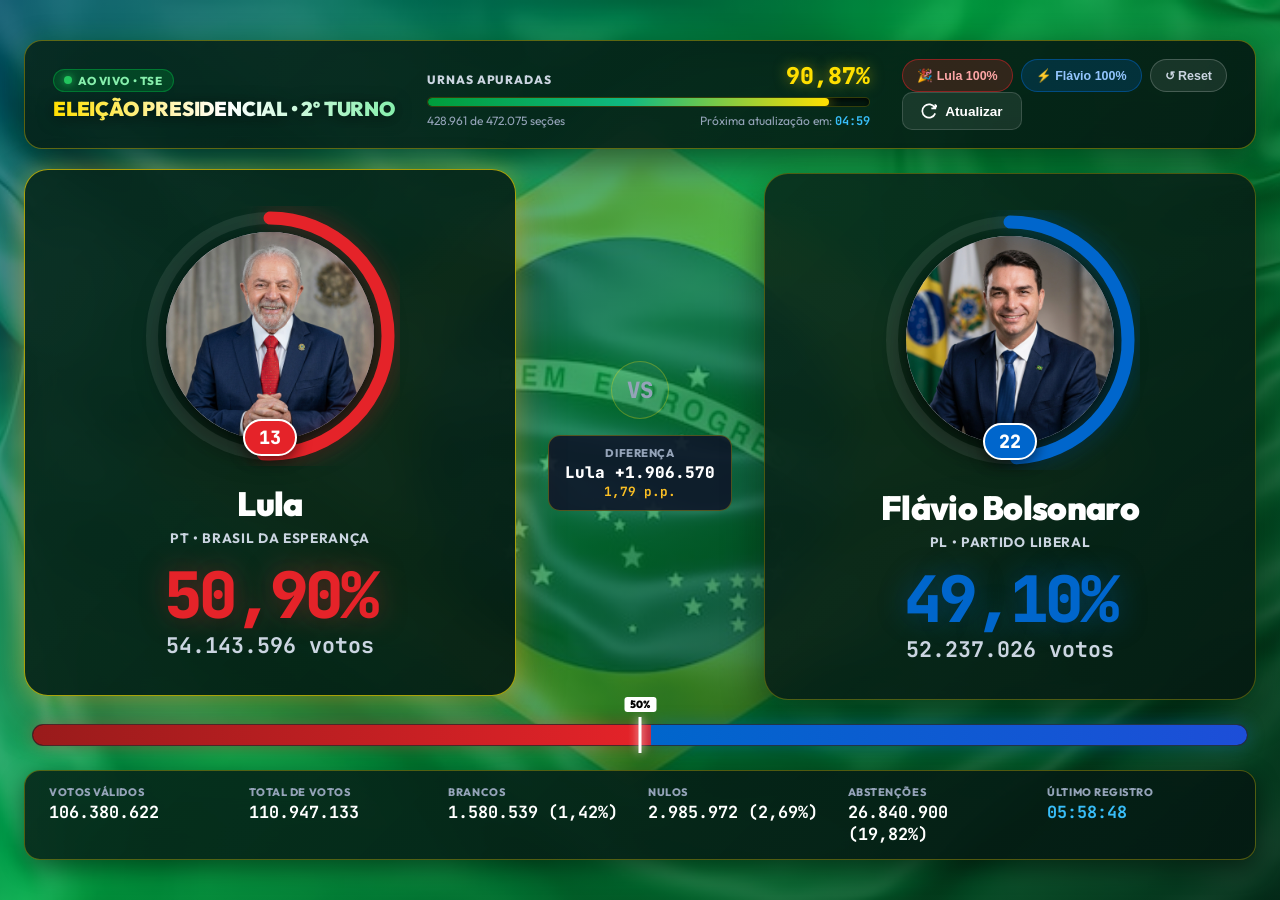
==== index.html @ de37789f "feat: Painel de apuração eleitoral com tema da bandeira do Brasil e animações de vitória" ====
<!DOCTYPE html>
<html lang="pt-BR">
<head>
  <meta charset="UTF-8">
  <meta name="viewport" content="width=device-width, initial-scale=1.0">
  <title>Apuração 2º Turno Presidencial</title>
  <link rel="preconnect" href="https://fonts.googleapis.com">
  <link rel="preconnect" href="https://fonts.gstatic.com" crossorigin>
  <link href="https://fonts.googleapis.com/css2?family=Outfit:wght@400;600;700;800;900&family=JetBrains+Mono:wght@500;700;800&display=swap" rel="stylesheet">
  <link rel="stylesheet" href="style.css">
</head>
<body class="clean-mode">
  <div class="layout-container">
    <!-- Mourning Banner (Triggered when Flávio wins) -->
    <div id="mourning-banner" class="mourning-banner hidden">
      <div class="mourning-content">
        <span class="mourning-icon">🏴</span>
        <div class="mourning-text">
          <strong>LUTO OFICIAL DECLARADO • APURAÇÃO CONCLUÍDA</strong>
          <span>O país entrou em escala de cinza após a vitória de Flávio Bolsonaro.</span>
        </div>
      </div>
      <div class="mourning-actions">
        <button id="btn-reopen-diabolic" class="mourning-btn-reopen">👁️ Ver Risada Diabólica</button>
        <button id="btn-clear-mourning" class="mourning-btn-restore">🌈 Restaurar Cores</button>
      </div>
    </div>

    <!-- Top Header & Urnas Progress -->
    <header class="clean-header">
      <div class="header-info">
        <span class="live-pill"><span class="dot"></span> AO VIVO • TSE</span>
        <h1 class="page-heading">ELEIÇÃO PRESIDENCIAL • 2º TURNO</h1>
      </div>

      <div class="urnas-summary">
        <div class="urnas-labels">
          <span class="urnas-title">URNAS APURADAS</span>
          <span class="urnas-number" id="urnas-pct">0,00%</span>
        </div>
        <div class="urnas-progress-track">
          <div class="urnas-progress-bar" id="urnas-bar" style="width: 0%;"></div>
        </div>
        <div class="urnas-subinfo">
          <span id="urnas-detail">0 de 472.075 seções</span>
          <span class="update-countdown">Próxima atualização em: <strong id="countdown-timer">05:00</strong></span>
        </div>
      </div>

      <div class="header-actions">
        <div class="sim-buttons-group">
          <button id="btn-test-lula" class="sim-btn btn-sim-lula" title="Simular 100% de apuração com Lula Eleito">
            🎉 Lula 100%
          </button>
          <button id="btn-test-flavio" class="sim-btn btn-sim-flavio" title="Simular 100% de apuração com Flávio Eleito">
            ⚡ Flávio 100%
          </button>
          <button id="btn-reset-sim" class="sim-btn btn-sim-reset" title="Restaurar dados iniciais">
            ↺ Reset
          </button>
        </div>
        <button id="btn-refresh-now" class="refresh-btn" title="Atualizar dados imediatamente">
          <svg width="16" height="16" viewBox="0 0 24 24" fill="none" stroke="currentColor" stroke-width="2.5"><path d="M21.5 2v6h-6M21.34 15.57a10 10 0 1 1-.57-8.38l5.67-5.19"/></svg>
          Atualizar
        </button>
      </div>
    </header>

    <!-- Main Side-by-Side Candidate Cards -->
    <main class="battle-arena">
      <!-- Lula Card -->
      <section class="hero-candidate-card cand-lula" id="card-lula">
        <div class="winner-tag hidden" id="tag-lula">ELEITO</div>

        <!-- Big Circular Photo with Circular Vote Progress Gauge -->
        <div class="hero-avatar-wrapper">
          <svg class="circular-progress-svg" viewBox="0 0 260 260">
            <circle class="circle-base" cx="130" cy="130" r="118" />
            <circle class="circle-active circle-lula" id="gauge-lula" cx="130" cy="130" r="118" />
          </svg>
          <div class="hero-photo-frame">
            <img src="assets/lula.jpg" alt="Luiz Inácio Lula da Silva" class="hero-img">
          </div>
          <div class="party-badge badge-lula">13</div>
        </div>

        <div class="hero-candidate-info">
          <h2 class="hero-name">Lula</h2>
          <span class="hero-party">PT • BRASIL DA ESPERANÇA</span>
        </div>

        <div class="hero-vote-display">
          <div class="vote-percent percent-lula" id="pct-lula">0,00%</div>
          <div class="vote-count" id="votes-lula">0 votos</div>
        </div>
      </section>

      <!-- Central VS & Lead Difference -->
      <div class="vs-divider">
        <span class="vs-text">VS</span>
        <div class="diff-badge" id="diff-badge">
          <span class="diff-label">Diferença</span>
          <span class="diff-val" id="diff-votes">0 votos</span>
          <span class="diff-pp" id="diff-pp">0,00 p.p.</span>
        </div>
      </div>

      <!-- Flávio Bolsonaro Card -->
      <section class="hero-candidate-card cand-flavio" id="card-flavio">
        <div class="winner-tag hidden" id="tag-flavio">ELEITO</div>

        <!-- Big Circular Photo with Circular Vote Progress Gauge -->
        <div class="hero-avatar-wrapper">
          <svg class="circular-progress-svg" viewBox="0 0 260 260">
            <circle class="circle-base" cx="130" cy="130" r="118" />
            <circle class="circle-active circle-flavio" id="gauge-flavio" cx="130" cy="130" r="118" />
          </svg>
          <div class="hero-photo-frame">
            <img src="assets/flavio.jpg" alt="Flávio Bolsonaro" class="hero-img">
          </div>
          <div class="party-badge badge-flavio">22</div>
        </div>

        <div class="hero-candidate-info">
          <h2 class="hero-name">Flávio Bolsonaro</h2>
          <span class="hero-party">PL • PARTIDO LIBERAL</span>
        </div>

        <div class="hero-vote-display">
          <div class="vote-percent percent-flavio" id="pct-flavio">0,00%</div>
          <div class="vote-count" id="votes-flavio">0 votos</div>
        </div>
      </section>
    </main>

    <!-- Horizontal Comparison Bar -->
    <div class="ratio-track-container">
      <div class="ratio-track">
        <div class="bar-lula" id="ratio-lula" style="width: 50%;"></div>
        <div class="bar-flavio" id="ratio-flavio" style="width: 50%;"></div>
        <div class="mark-half" title="50% dos votos"><span>50%</span></div>
      </div>
    </div>

    <!-- Minimal Stats Bar -->
    <footer class="clean-footer">
      <div class="stat-pill">
        <span class="label">VOTOS VÁLIDOS</span>
        <strong id="stat-valid">0</strong>
      </div>
      <div class="stat-pill">
        <span class="label">TOTAL DE VOTOS</span>
        <strong id="stat-total">0</strong>
      </div>
      <div class="stat-pill">
        <span class="label">BRANCOS</span>
        <strong id="stat-blank">0 (0,00%)</strong>
      </div>
      <div class="stat-pill">
        <span class="label">NULOS</span>
        <strong id="stat-null">0 (0,00%)</strong>
      </div>
      <div class="stat-pill">
        <span class="label">ABSTENÇÕES</span>
        <strong id="stat-abstention">0 (0,00%)</strong>
      </div>
      <div class="stat-pill update-pill">
        <span class="label">ÚLTIMO REGISTRO</span>
        <strong id="stat-timestamp">--:--:--</strong>
      </div>
    </footer>
  </div>

  <!-- Final Outcome Celebration & Mourning Modal -->
  <div id="outcome-modal" class="outcome-modal hidden" role="dialog" aria-modal="true">
    <div class="outcome-backdrop" id="outcome-backdrop"></div>
    <canvas id="outcome-canvas" class="outcome-canvas"></canvas>

    <div class="outcome-dialog">
      <div class="outcome-header-bar">
        <div class="outcome-header-left">
          <span class="pulse-ring-dot"></span>
          <span class="outcome-badge" id="outcome-badge-text">100% DAS URNAS APURADAS</span>
        </div>
        <div class="outcome-header-actions">
          <button id="btn-toggle-sound" class="modal-sound-btn" title="Ligar/Desligar Efeitos Sonoros">
            <span id="sound-icon">🔊</span>
            <span id="sound-status">Som Ligado</span>
          </button>
          <button id="btn-close-outcome" class="modal-close-btn" title="Fechar e inspecionar painel">
            ✕ Fechar (Ver Painel)
          </button>
        </div>
      </div>

      <!-- STAGE 1: LULA WINS (Dancing, Smiling, Sunglasses, Sash + Flávio Crying Behind Bars) -->
      <div id="stage-lula-winner" class="stage-body hidden">
        <div class="stage-title-wrap">
          <h2 class="stage-title lula-glow-text">🎉 VITÓRIA HISTÓRICA: LULA É ELEITO PRESIDENTE!</h2>
          <p class="stage-subtitle">O Brasil comemora nas ruas • Lula dança com óculos escuros enquanto Flávio chora na prisão</p>
        </div>

        <div class="stage-arena-grid">
          <!-- Lula: Dancing, Smiling, Sunglasses, Presidential Sash -->
          <div class="outcome-card card-lula-celebration">
            <div class="disco-ambient-lights"></div>
            <div class="card-role-pill gold-pill">🇧🇷 PRESIDENTE ELEITO</div>
            
            <div class="character-stage lula-dance-stage">
              <div class="lula-body-animator">
                <!-- Circular framed head with accessories -->
                <div class="lula-avatar-circle">
                  <img src="assets/lula.jpg" alt="Lula Dançando" class="avatar-img-round">

                  <!-- Realistic Designer Sunglasses Fitted on Lula's Face -->
                  <div class="sunglasses-box">
                    <svg viewBox="0 0 100 32" class="sunglasses-svg" xmlns="http://www.w3.org/2000/svg">
                      <defs>
                        <!-- Glossy black/carbon frame gradient -->
                        <linearGradient id="frameGrad" x1="0" y1="0" x2="0" y2="1">
                          <stop offset="0%" stop-color="#2d333b"/>
                          <stop offset="40%" stop-color="#161b22"/>
                          <stop offset="100%" stop-color="#05070a"/>
                        </linearGradient>
                        <!-- Deep polarized dark glass with realistic sheen -->
                        <linearGradient id="lensGrad" x1="0" y1="0" x2="0" y2="1">
                          <stop offset="0%" stop-color="#1f2937"/>
                          <stop offset="50%" stop-color="#0f172a"/>
                          <stop offset="100%" stop-color="#020617"/>
                        </linearGradient>
                        <!-- Realistic sunlight glare reflection -->
                        <linearGradient id="reflectionGrad" x1="0" y1="0" x2="1" y2="1">
                          <stop offset="0%" stop-color="rgba(255,255,255,0.65)"/>
                          <stop offset="25%" stop-color="rgba(255,255,255,0.15)"/>
                          <stop offset="50%" stop-color="rgba(255,255,255,0)"/>
                          <stop offset="70%" stop-color="rgba(255,255,255,0.1)"/>
                          <stop offset="100%" stop-color="rgba(255,255,255,0)"/>
                        </linearGradient>
                        <!-- Gold hinge rivets -->
                        <linearGradient id="goldRivets" x1="0" y1="0" x2="1" y2="1">
                          <stop offset="0%" stop-color="#fef08a"/>
                          <stop offset="100%" stop-color="#eab308"/>
                        </linearGradient>
                      </defs>
                      
                      <!-- Top Browline Frame with Sculpted Bridge -->
                      <path d="M 4 8 C 24 4, 38 6, 45 8 C 48 9, 52 9, 55 8 C 62 6, 76 4, 96 8 C 98 9, 99 11, 98 13 C 96 22, 90 28, 77 30 C 65 31, 57 24, 55 16 C 53 14, 47 14, 45 16 C 43 24, 35 31, 23 30 C 10 28, 4 22, 2 13 C 1 11, 2 9, 4 8 Z" fill="url(#frameGrad)" stroke="#090d12" stroke-width="0.8"/>
                      
                      <!-- Left Lens -->
                      <path d="M 8 10 C 22 7, 36 9, 44 11 C 41 20, 35 27, 24 27 C 14 27, 8 20, 7 12 C 7 11, 7.5 10.3, 8 10 Z" fill="url(#lensGrad)"/>
                      <!-- Left Lens Glare Streak -->
                      <path d="M 12 10 L 22 9 L 16 26 L 10 24 Z" fill="url(#reflectionGrad)"/>
                      
                      <!-- Right Lens -->
                      <path d="M 56 11 C 64 9, 78 7, 92 10 C 92.5 10.3, 93 11, 93 12 C 92 20, 86 27, 76 27 C 65 27, 59 20, 56 11 Z" fill="url(#lensGrad)"/>
                      <!-- Right Lens Glare Streak -->
                      <path d="M 64 10 L 74 9 L 68 26 L 62 24 Z" fill="url(#reflectionGrad)"/>

                      <!-- Keyhole Bridge Arch -->
                      <path d="M 47 11 Q 50 13 53 11" stroke="#334155" stroke-width="1.2" fill="none" stroke-linecap="round"/>

                      <!-- Tiny Gold Corner Rivets -->
                      <circle cx="5" cy="9.5" r="1.1" fill="url(#goldRivets)"/>
                      <circle cx="95" cy="9.5" r="1.1" fill="url(#goldRivets)"/>
                    </svg>
                  </div>

                  <!-- Real Brazilian Presidential Sash across Lula -->
                  <div class="presidential-sash-ribbon">
                    <div class="sash-stripe-g"></div>
                    <div class="sash-stripe-y"></div>
                    <div class="sash-stripe-g"></div>
                    <div class="sash-star-badge">★</div>
                  </div>
                </div>
              </div>
            </div>

            <div class="card-meta">
              <h3 class="char-name">Luiz Inácio Lula da Silva</h3>
              <p class="char-desc">Dançando, sorrindo e esbanjando estilo de óculos escuros!</p>
            </div>
          </div>

          <!-- Flávio: Crying, Behind Iron Bars in Prison Cell -->
          <div class="outcome-card card-flavio-jail">
            <div class="card-role-pill red-pill">🔒 CONDENADO / DERROTADO</div>

            <div class="character-stage jail-stage">
              <!-- Dark Cell Background -->
              <div class="prison-cell-backdrop">
                <div class="cell-wall-texture"></div>

                <!-- Flávio Portrait Crying Inside -->
                <div class="flavio-prisoner-box crying-tremble">
                  <img src="assets/flavio.jpg" alt="Flávio Preso" class="avatar-img-round avatar-crying">

                  <!-- Animated Fountain Tears -->
                  <div class="tears-generator">
                    <div class="tear-fountain left-tear">
                      <span class="tear-drop t1">💧</span>
                      <span class="tear-drop t2">💧</span>
                      <span class="tear-drop t3">💧</span>
                    </div>
                    <div class="tear-fountain right-tear">
                      <span class="tear-drop t1">💧</span>
                      <span class="tear-drop t2">💧</span>
                      <span class="tear-drop t3">💧</span>
                    </div>
                    <div class="crying-expression">😭😭😭</div>
                  </div>
                </div>

                <!-- 3D Heavy Iron Prison Bars with Padlock -->
                <div class="jail-bars-overlay">
                  <div class="metal-bar bar-1"></div>
                  <div class="metal-bar bar-2"></div>
                  <div class="metal-bar bar-3"></div>
                  <div class="metal-bar bar-4"></div>
                  <div class="metal-bar bar-5"></div>
                  <div class="metal-horizontal-beam beam-top"></div>
                  <div class="metal-horizontal-beam beam-bottom"></div>
                  <div class="jail-padlock">
                    <span class="padlock-icon">🔒</span>
                    <span class="padlock-text">PAPUDA</span>
                  </div>
                </div>
              </div>
            </div>

            <div class="card-meta">
              <h3 class="char-name">Flávio Bolsonaro</h3>
              <p class="char-desc">Atrás das grades de ferro, chorando copiosamente aos prantos!</p>
            </div>
          </div>
        </div>
      </div>

      <!-- STAGE 2: FLÁVIO WINS (Sinister Diabolic Laugh, Grayscale, Mourning Sash) -->
      <div id="stage-flavio-winner" class="stage-body hidden">
        <div class="stage-title-wrap sinister-title-wrap">
          <h2 class="stage-title diabolic-glow-text">⚡ FLÁVIO BOLSONARO VENCE: BRASIL EM ESCALA DE CINZA</h2>
          <p class="stage-subtitle sinister-subtitle">Uma risada diabólica ecoa pelo país • Faixa de luto no lugar da faixa presidencial</p>
        </div>

        <div class="stage-arena-single">
          <!-- Flávio: Sinister Evil Laugh & Mourning Sash -->
          <div class="outcome-card card-flavio-diabolic">
            <div class="dark-sinister-bg">
              <div class="lightning-flash-fx"></div>
              <div class="evil-smoke-swirl"></div>
            </div>

            <div class="card-role-pill black-pill">🏴 FAIXA DE LUTO OFICIAL</div>

            <div class="character-stage diabolic-stage">
              <div class="flavio-diabolic-box diabolic-shake-anim">
                <div class="flavio-avatar-circle">
                  <img src="assets/flavio.jpg" alt="Flávio Risada Diabólica" class="avatar-img-round diabolic-face">

                  <!-- Glowing Demonic Red Eyes -->
                  <div class="demon-eyes-layer">
                    <div class="demon-eye eye-left"></div>
                    <div class="demon-eye eye-right"></div>
                  </div>

                  <!-- Mourning Sash instead of Presidential Sash -->
                  <div class="mourning-sash-ribbon">
                    <div class="sash-black-band">
                      <span class="mourning-sash-text">✦ FAIXA DE LUTO ✦</span>
                    </div>
                    <div class="mourning-bow">🎗️ LUTO</div>
                  </div>
                </div>

                <!-- Floating Evil Laughter Text Clouds -->
                <div class="diabolic-laughter-floating">
                  <span class="laugh-text l1">MUAHAHAHA!</span>
                  <span class="laugh-text l2">HA! HA! HA!</span>
                  <span class="laugh-text l3">😈 MUAHAHA!</span>
                  <span class="laugh-text l4">HAHAHAHA!</span>
                </div>
              </div>
            </div>

            <div class="card-meta">
              <h3 class="char-name">Flávio Bolsonaro</h3>
              <p class="char-desc">Risada diabólica e faixa de luto oficial. Todo o painel em escala de cinza.</p>
            </div>
          </div>
        </div>
      </div>
    </div>
  </div>

  <!-- Floating Reopen Button -->
  <button id="btn-reopen-outcome" class="reopen-outcome-btn hidden" title="Reabrir animação da vitória">
    <span class="reopen-icon">🏆</span>
    <span id="reopen-text">Ver Animação Final</span>
  </button>

  <script src="app.js"></script>
</body>
</html>
---- style.css ----
:root {
  --bg-dark: #061a12;
  --panel-bg: rgba(6, 32, 22, 0.82);
  --panel-card-bg: rgba(8, 38, 26, 0.84);
  --border-color: rgba(255, 223, 0, 0.28);
  --border-green: rgba(0, 156, 59, 0.45);

  --brazil-green: #009c3b;
  --brazil-yellow: #ffdf00;
  --brazil-blue: #002776;
  --brazil-white: #ffffff;

  --cand-lula: #e52329;
  --cand-lula-glow: rgba(229, 35, 41, 0.4);
  --cand-flavio: #0066cc;
  --cand-flavio-glow: rgba(0, 102, 204, 0.4);

  --text-white: #ffffff;
  --text-dim: #cbd5e1;
  --text-muted: #94a3b8;

  --font-main: 'Outfit', sans-serif;
  --font-num: 'JetBrains Mono', monospace;
}

* {
  box-sizing: border-box;
  margin: 0;
  padding: 0;
}

body.clean-mode {
  font-family: var(--font-main);
  background-color: #061a12;
  background-image: 
    linear-gradient(135deg, rgba(0, 39, 118, 0.62) 0%, rgba(0, 156, 59, 0.68) 45%, rgba(4, 28, 18, 0.84) 100%),
    url('assets/bandeira-brasil.jpg');
  background-position: center center;
  background-size: cover;
  background-repeat: no-repeat;
  background-attachment: fixed;
  color: var(--text-white);
  min-height: 100vh;
  display: flex;
  align-items: center;
  justify-content: center;
  padding: 24px;
}

.layout-container {
  width: 100%;
  max-width: 1380px;
  display: flex;
  flex-direction: column;
  gap: 24px;
}

/* -------------------------------------------
   CLEAN HEADER & URNAS PROGRESS (BRAZIL THEME)
------------------------------------------- */
.clean-header {
  background: linear-gradient(135deg, rgba(6, 36, 25, 0.88), rgba(4, 25, 18, 0.92));
  backdrop-filter: blur(20px);
  border: 1px solid rgba(255, 223, 0, 0.35);
  border-radius: 18px;
  padding: 18px 28px;
  display: grid;
  grid-template-columns: auto 1fr auto;
  align-items: center;
  gap: 32px;
  box-shadow: 0 12px 35px rgba(0, 0, 0, 0.45), 0 0 25px rgba(0, 156, 59, 0.25);
}

.header-info {
  display: flex;
  flex-direction: column;
  gap: 4px;
}

.live-pill {
  display: inline-flex;
  align-items: center;
  gap: 6px;
  background: rgba(0, 156, 59, 0.25);
  border: 1px solid rgba(0, 156, 59, 0.6);
  color: #86efac;
  font-size: 0.72rem;
  font-weight: 800;
  letter-spacing: 0.05em;
  padding: 3px 10px;
  border-radius: 999px;
  width: fit-content;
}

.live-pill .dot {
  width: 8px;
  height: 8px;
  background: #22c55e;
  border-radius: 50%;
  box-shadow: 0 0 8px #22c55e;
  animation: pulse 1.5s infinite;
}

@keyframes pulse {
  0% { transform: scale(0.9); opacity: 0.8; }
  50% { transform: scale(1.2); opacity: 1; }
  100% { transform: scale(0.9); opacity: 0.8; }
}

.page-heading {
  font-size: 1.25rem;
  font-weight: 900;
  letter-spacing: -0.01em;
  background: linear-gradient(90deg, #ffdf00, #ffffff, #86efac);
  -webkit-background-clip: text;
  -webkit-text-fill-color: transparent;
  filter: drop-shadow(0 2px 8px rgba(0, 0, 0, 0.6));
}

/* Urnas Progress Bar */
.urnas-summary {
  display: flex;
  flex-direction: column;
  gap: 6px;
}

.urnas-labels {
  display: flex;
  justify-content: space-between;
  align-items: baseline;
}

.urnas-title {
  font-size: 0.75rem;
  font-weight: 800;
  letter-spacing: 0.08em;
  color: #cbd5e1;
}

.urnas-number {
  font-family: var(--font-num);
  font-size: 1.45rem;
  font-weight: 900;
  color: #ffdf00;
  text-shadow: 0 0 14px rgba(255, 223, 0, 0.5);
}

.urnas-progress-track {
  height: 10px;
  background: rgba(0, 0, 0, 0.45);
  border: 1px solid rgba(255, 223, 0, 0.2);
  border-radius: 999px;
  overflow: hidden;
  box-shadow: inset 0 2px 4px rgba(0, 0, 0, 0.7);
}

.urnas-progress-bar {
  height: 100%;
  background: linear-gradient(90deg, #009c3b, #10b981, #ffdf00);
  border-radius: 999px;
  transition: width 0.8s cubic-bezier(0.16, 1, 0.3, 1);
  box-shadow: 0 0 14px rgba(255, 223, 0, 0.65);
}

.urnas-subinfo {
  display: flex;
  justify-content: space-between;
  font-size: 0.75rem;
  color: var(--text-muted);
}

.update-countdown strong {
  font-family: var(--font-num);
  color: #38bdf8;
}

/* Refresh Button */
.refresh-btn {
  background: rgba(255, 255, 255, 0.08);
  border: 1px solid rgba(255, 255, 255, 0.15);
  color: #fff;
  padding: 10px 18px;
  border-radius: 10px;
  font-size: 0.85rem;
  font-weight: 700;
  cursor: pointer;
  display: flex;
  align-items: center;
  gap: 8px;
  transition: all 0.2s ease;
}

.refresh-btn:hover {
  background: rgba(255, 255, 255, 0.16);
  border-color: rgba(255, 255, 255, 0.3);
  transform: translateY(-1px);
}

/* -------------------------------------------
   MAIN SIDE-BY-SIDE CANDIDATE CARDS
------------------------------------------- */
.battle-arena {
  display: grid;
  grid-template-columns: 1fr auto 1fr;
  align-items: center;
  gap: 32px;
}

.hero-candidate-card {
  background: linear-gradient(135deg, rgba(8, 38, 26, 0.88), rgba(5, 26, 18, 0.92));
  backdrop-filter: blur(20px);
  border: 1px solid rgba(255, 223, 0, 0.28);
  border-radius: 24px;
  padding: 36px 32px;
  display: flex;
  flex-direction: column;
  align-items: center;
  text-align: center;
  position: relative;
  box-shadow: 0 15px 40px rgba(0, 0, 0, 0.45), 0 0 25px rgba(0, 156, 59, 0.18);
  transition: transform 0.3s ease, border-color 0.3s ease, box-shadow 0.3s ease;
}

.hero-candidate-card.leading {
  border-color: rgba(255, 223, 0, 0.65);
  transform: translateY(-4px);
}

.cand-lula.leading {
  box-shadow: 0 20px 50px rgba(229, 35, 41, 0.25), 0 0 25px rgba(255, 223, 0, 0.3);
}

.cand-flavio.leading {
  box-shadow: 0 20px 50px rgba(0, 102, 204, 0.25), 0 0 25px rgba(255, 223, 0, 0.3);
}

/* Ribbon Winner */
.winner-tag {
  position: absolute;
  top: -14px;
  background: linear-gradient(135deg, #fbbf24, #f59e0b);
  color: #000;
  font-size: 0.78rem;
  font-weight: 900;
  letter-spacing: 0.1em;
  padding: 4px 18px;
  border-radius: 999px;
  box-shadow: 0 4px 15px rgba(251, 191, 36, 0.5);
}

/* Big Circular Photo & Progress Gauge */
.hero-avatar-wrapper {
  position: relative;
  width: 260px;
  height: 260px;
  display: flex;
  align-items: center;
  justify-content: center;
  margin-bottom: 20px;
}

.circular-progress-svg {
  position: absolute;
  inset: 0;
  width: 100%;
  height: 100%;
  transform: rotate(-90deg);
}

.circle-base {
  fill: none;
  stroke: rgba(255, 255, 255, 0.08);
  stroke-width: 12;
}

.circle-active {
  fill: none;
  stroke-width: 13;
  stroke-linecap: round;
  /* 2 * PI * 118 = 741.42 */
  stroke-dasharray: 741.42;
  stroke-dashoffset: 741.42;
  transition: stroke-dashoffset 0.8s cubic-bezier(0.16, 1, 0.3, 1);
}

.circle-lula {
  stroke: var(--cand-lula);
  filter: drop-shadow(0 0 12px var(--cand-lula-glow));
}

.circle-flavio {
  stroke: var(--cand-flavio);
  filter: drop-shadow(0 0 12px var(--cand-flavio-glow));
}

.hero-photo-frame {
  width: 208px;
  height: 208px;
  border-radius: 50%;
  overflow: hidden;
  box-shadow: 0 10px 30px rgba(0, 0, 0, 0.8), inset 0 0 0 3px rgba(255, 255, 255, 0.15);
  background: #111827;
}

.hero-img {
  width: 100%;
  height: 100%;
  object-fit: cover;
  object-position: center top;
}

.party-badge {
  position: absolute;
  bottom: 10px;
  font-family: var(--font-num);
  font-size: 1.15rem;
  font-weight: 900;
  padding: 4px 14px;
  border-radius: 999px;
  border: 2px solid #fff;
  color: #fff;
  box-shadow: 0 4px 14px rgba(0, 0, 0, 0.6);
  z-index: 5;
}

.badge-lula { background: var(--cand-lula); }
.badge-flavio { background: var(--cand-flavio); }

/* Candidate Info */
.hero-candidate-info {
  margin-bottom: 16px;
}

.hero-name {
  font-size: 2.1rem;
  font-weight: 900;
  letter-spacing: -0.02em;
  line-height: 1.1;
  margin-bottom: 4px;
}

.hero-party {
  font-size: 0.85rem;
  color: var(--text-dim);
  font-weight: 700;
  letter-spacing: 0.05em;
}

/* Big Vote Numbers */
.hero-vote-display {
  display: flex;
  flex-direction: column;
  gap: 4px;
}

.vote-percent {
  font-family: var(--font-num);
  font-size: 4rem;
  font-weight: 900;
  letter-spacing: -0.04em;
  line-height: 1;
}

.percent-lula {
  color: var(--cand-lula);
  text-shadow: 0 0 30px var(--cand-lula-glow);
}

.percent-flavio {
  color: var(--cand-flavio);
  text-shadow: 0 0 30px var(--cand-flavio-glow);
}

.vote-count {
  font-family: var(--font-num);
  font-size: 1.35rem;
  font-weight: 700;
  color: #cbd5e1;
}

/* VS Center Divider */
.vs-divider {
  display: flex;
  flex-direction: column;
  align-items: center;
  gap: 16px;
}

.vs-text {
  font-family: var(--font-num);
  font-size: 1.4rem;
  font-weight: 900;
  color: var(--text-muted);
  background: rgba(255, 255, 255, 0.05);
  border: 1px solid var(--border-color);
  width: 58px;
  height: 58px;
  border-radius: 50%;
  display: flex;
  align-items: center;
  justify-content: center;
}

.diff-badge {
  background: rgba(15, 23, 42, 0.9);
  border: 1px solid var(--border-color);
  border-radius: 12px;
  padding: 10px 16px;
  text-align: center;
  min-width: 170px;
}

.diff-label {
  display: block;
  font-size: 0.7rem;
  color: var(--text-muted);
  font-weight: 800;
  letter-spacing: 0.05em;
  text-transform: uppercase;
  margin-bottom: 2px;
}

.diff-val {
  display: block;
  font-family: var(--font-num);
  font-size: 1rem;
  font-weight: 800;
  color: #fff;
}

.diff-pp {
  display: block;
  font-family: var(--font-num);
  font-size: 0.8rem;
  color: #fbbf24;
  font-weight: 700;
}

/* -------------------------------------------
   HORIZONTAL COMPARISON BAR
------------------------------------------- */
.ratio-track-container {
  padding: 0 8px;
}

.ratio-track {
  height: 22px;
  border-radius: 11px;
  background: #111;
  border: 1px solid rgba(255, 255, 255, 0.1);
  display: flex;
  position: relative;
  overflow: visible;
  box-shadow: inset 0 2px 6px rgba(0, 0, 0, 0.8);
}

.bar-lula {
  height: 100%;
  background: linear-gradient(90deg, #991b1b, var(--cand-lula));
  border-top-left-radius: 10px;
  border-bottom-left-radius: 10px;
  transition: width 0.6s cubic-bezier(0.16, 1, 0.3, 1);
  box-shadow: 0 0 18px var(--cand-lula-glow);
}

.bar-flavio {
  height: 100%;
  background: linear-gradient(90deg, var(--cand-flavio), #1d4ed8);
  border-top-right-radius: 10px;
  border-bottom-right-radius: 10px;
  transition: width 0.6s cubic-bezier(0.16, 1, 0.3, 1);
  box-shadow: 0 0 18px var(--cand-flavio-glow);
}

.mark-half {
  position: absolute;
  left: 50%;
  top: -8px;
  bottom: -8px;
  width: 3px;
  background: #ffffff;
  transform: translateX(-50%);
  z-index: 5;
  box-shadow: 0 0 10px #ffffff;
}

.mark-half span {
  position: absolute;
  top: -20px;
  left: 50%;
  transform: translateX(-50%);
  background: #fff;
  color: #000;
  font-size: 0.65rem;
  font-weight: 900;
  padding: 1px 6px;
  border-radius: 3px;
}

/* -------------------------------------------
   MINIMAL STATS FOOTER
------------------------------------------- */
.clean-footer {
  background: linear-gradient(135deg, rgba(6, 36, 25, 0.88), rgba(4, 25, 18, 0.92));
  backdrop-filter: blur(16px);
  border: 1px solid rgba(255, 223, 0, 0.3);
  border-radius: 16px;
  padding: 14px 24px;
  display: grid;
  grid-template-columns: repeat(6, 1fr);
  gap: 16px;
  box-shadow: 0 8px 25px rgba(0, 0, 0, 0.45);
}

.stat-pill {
  display: flex;
  flex-direction: column;
  gap: 2px;
}

.stat-pill .label {
  font-size: 0.68rem;
  color: var(--text-muted);
  font-weight: 800;
  letter-spacing: 0.05em;
}

.stat-pill strong {
  font-family: var(--font-num);
  font-size: 1.05rem;
  color: #fff;
  font-weight: 700;
}

.update-pill strong {
  color: #38bdf8;
}

.hidden {
  display: none !important;
}

/* -------------------------------------------
   RESPONSIVE
------------------------------------------- */
@media (max-width: 1024px) {
  .battle-arena {
    grid-template-columns: 1fr;
    gap: 24px;
  }
  .clean-header {
    grid-template-columns: 1fr;
    gap: 16px;
  }
  .clean-footer {
    grid-template-columns: repeat(3, 1fr);
  }
}

@media (max-width: 640px) {
  .hero-avatar-wrapper {
    width: 200px;
    height: 200px;
  }
  .hero-photo-frame {
    width: 160px;
    height: 160px;
  }
  .circular-progress-svg {
    transform: rotate(-90deg) scale(0.77);
  }
  .vote-percent {
    font-size: 3rem;
  }
  .clean-footer {
    grid-template-columns: repeat(2, 1fr);
  }
}

/* ========================================================
   HEADER SIMULATION BUTTONS
   ======================================================== */
.sim-buttons-group {
  display: flex;
  align-items: center;
  gap: 8px;
}

.sim-btn {
  border: 1px solid rgba(255, 255, 255, 0.15);
  padding: 8px 14px;
  border-radius: 999px;
  font-size: 0.78rem;
  font-weight: 800;
  cursor: pointer;
  display: inline-flex;
  align-items: center;
  gap: 6px;
  transition: all 0.2s cubic-bezier(0.16, 1, 0.3, 1);
  color: #fff;
  white-space: nowrap;
}

.btn-sim-lula {
  background: rgba(229, 35, 41, 0.2);
  border-color: rgba(229, 35, 41, 0.5);
  color: #fca5a5;
}
.btn-sim-lula:hover {
  background: rgba(229, 35, 41, 0.45);
  box-shadow: 0 0 16px rgba(229, 35, 41, 0.5);
  transform: translateY(-2px);
  color: #fff;
}

.btn-sim-flavio {
  background: rgba(0, 102, 204, 0.2);
  border-color: rgba(0, 102, 204, 0.5);
  color: #93c5fd;
}
.btn-sim-flavio:hover {
  background: rgba(0, 102, 204, 0.45);
  box-shadow: 0 0 16px rgba(0, 102, 204, 0.5);
  transform: translateY(-2px);
  color: #fff;
}

.btn-sim-reset {
  background: rgba(255, 255, 255, 0.08);
  border-color: rgba(255, 255, 255, 0.2);
  color: #cbd5e1;
}
.btn-sim-reset:hover {
  background: rgba(255, 255, 255, 0.18);
  transform: translateY(-2px);
  color: #fff;
}

/* ========================================================
   MOURNING MODE (FLÁVIO WINS -> FULL GRAYSCALE)
   ======================================================== */
body.mourning-mode {
  background-color: #050505 !important;
  background-image: 
    radial-gradient(circle at 50% 0%, rgba(40, 40, 40, 0.8) 0%, transparent 60%),
    linear-gradient(to bottom, #111111, #050505) !important;
}

body.mourning-mode .layout-container {
  filter: grayscale(100%) contrast(1.15) brightness(0.92);
  transition: filter 1s ease-in-out;
}

/* Mourning Alert Banner */
.mourning-banner {
  background: linear-gradient(90deg, #18181b, #09090b, #18181b);
  border: 1px solid rgba(255, 255, 255, 0.25);
  border-radius: 12px;
  padding: 12px 20px;
  display: flex;
  align-items: center;
  justify-content: space-between;
  gap: 16px;
  box-shadow: 0 4px 20px rgba(0, 0, 0, 0.8);
  animation: slideDown 0.4s ease;
}

@keyframes slideDown {
  from { transform: translateY(-20px); opacity: 0; }
  to { transform: translateY(0); opacity: 1; }
}

.mourning-content {
  display: flex;
  align-items: center;
  gap: 14px;
}

.mourning-icon {
  font-size: 1.6rem;
}

.mourning-text {
  display: flex;
  flex-direction: column;
  gap: 2px;
}

.mourning-text strong {
  color: #f43f5e;
  font-size: 0.92rem;
  letter-spacing: 0.04em;
}

.mourning-text span {
  font-size: 0.8rem;
  color: #94a3b8;
}

.mourning-actions {
  display: flex;
  align-items: center;
  gap: 10px;
}

.mourning-btn-reopen {
  background: rgba(244, 63, 94, 0.15);
  border: 1px solid rgba(244, 63, 94, 0.4);
  color: #fda4af;
  padding: 6px 14px;
  border-radius: 8px;
  font-size: 0.78rem;
  font-weight: 700;
  cursor: pointer;
  transition: all 0.2s;
}
.mourning-btn-reopen:hover {
  background: rgba(244, 63, 94, 0.3);
  color: #fff;
}

.mourning-btn-restore {
  background: rgba(255, 255, 255, 0.1);
  border: 1px solid rgba(255, 255, 255, 0.2);
  color: #fff;
  padding: 6px 14px;
  border-radius: 8px;
  font-size: 0.78rem;
  font-weight: 700;
  cursor: pointer;
  transition: all 0.2s;
}
.mourning-btn-restore:hover {
  background: rgba(255, 255, 255, 0.22);
}

/* ========================================================
   OUTCOME MODAL STAGE
   ======================================================== */
.outcome-modal {
  position: fixed;
  inset: 0;
  z-index: 99999;
  display: flex;
  align-items: center;
  justify-content: center;
  padding: 24px;
  opacity: 1;
  transition: opacity 0.4s ease;
}

.outcome-backdrop {
  position: absolute;
  inset: 0;
  background: rgba(4, 7, 14, 0.88);
  backdrop-filter: blur(20px);
}

.outcome-canvas {
  position: absolute;
  inset: 0;
  pointer-events: none;
  z-index: 1;
  width: 100%;
  height: 100%;
}

.outcome-dialog {
  position: relative;
  z-index: 2;
  width: 100%;
  max-width: 1100px;
  background: linear-gradient(135deg, rgba(17, 24, 39, 0.96), rgba(10, 14, 23, 0.98));
  border: 1px solid rgba(255, 255, 255, 0.18);
  border-radius: 28px;
  padding: 32px 36px;
  box-shadow: 0 30px 80px rgba(0, 0, 0, 0.85);
  animation: modalPop 0.5s cubic-bezier(0.16, 1, 0.3, 1);
  max-height: 94vh;
  overflow-y: auto;
}

@keyframes modalPop {
  0% { transform: scale(0.88); opacity: 0; }
  100% { transform: scale(1); opacity: 1; }
}

.outcome-header-bar {
  display: flex;
  justify-content: space-between;
  align-items: center;
  margin-bottom: 24px;
  padding-bottom: 16px;
  border-bottom: 1px solid rgba(255, 255, 255, 0.1);
}

.outcome-header-left {
  display: flex;
  align-items: center;
  gap: 10px;
}

.pulse-ring-dot {
  width: 10px;
  height: 10px;
  background: #10b981;
  border-radius: 50%;
  box-shadow: 0 0 10px #10b981;
  animation: pulse 1.2s infinite;
}

.outcome-badge {
  font-family: var(--font-num);
  font-size: 0.82rem;
  font-weight: 800;
  letter-spacing: 0.08em;
  color: #34d399;
}

.outcome-header-actions {
  display: flex;
  align-items: center;
  gap: 12px;
}

.modal-sound-btn {
  background: rgba(255, 255, 255, 0.08);
  border: 1px solid rgba(255, 255, 255, 0.2);
  color: #e2e8f0;
  padding: 6px 14px;
  border-radius: 999px;
  font-size: 0.78rem;
  font-weight: 700;
  cursor: pointer;
  display: flex;
  align-items: center;
  gap: 6px;
  transition: all 0.2s;
}
.modal-sound-btn:hover {
  background: rgba(255, 255, 255, 0.16);
}

.modal-close-btn {
  background: rgba(239, 68, 68, 0.15);
  border: 1px solid rgba(239, 68, 68, 0.35);
  color: #fca5a5;
  padding: 6px 16px;
  border-radius: 999px;
  font-size: 0.8rem;
  font-weight: 800;
  cursor: pointer;
  transition: all 0.2s;
}
.modal-close-btn:hover {
  background: rgba(239, 68, 68, 0.3);
  color: #fff;
  transform: translateY(-1px);
}

.stage-title-wrap {
  text-align: center;
  margin-bottom: 28px;
}

.stage-title {
  font-size: 1.85rem;
  font-weight: 900;
  letter-spacing: -0.02em;
  margin-bottom: 6px;
}

.lula-glow-text {
  background: linear-gradient(90deg, #f87171, #fbbf24, #34d399);
  -webkit-background-clip: text;
  -webkit-text-fill-color: transparent;
  filter: drop-shadow(0 2px 16px rgba(239, 68, 68, 0.4));
}

.stage-subtitle {
  color: var(--text-dim);
  font-size: 0.95rem;
  font-weight: 500;
}

/* ========================================================
   STAGE 1: LULA WINS (CELEBRATION DUO ARENA)
   ======================================================== */
.stage-arena-grid {
  display: grid;
  grid-template-columns: 1.15fr 0.85fr;
  gap: 28px;
  align-items: stretch;
}

.outcome-card {
  background: rgba(255, 255, 255, 0.03);
  border: 1px solid rgba(255, 255, 255, 0.1);
  border-radius: 20px;
  padding: 24px;
  display: flex;
  flex-direction: column;
  align-items: center;
  position: relative;
  overflow: hidden;
}

.card-role-pill {
  font-size: 0.75rem;
  font-weight: 900;
  letter-spacing: 0.06em;
  padding: 4px 14px;
  border-radius: 999px;
  margin-bottom: 18px;
  display: inline-block;
}

.gold-pill {
  background: linear-gradient(90deg, #b45309, #f59e0b);
  color: #fff;
  box-shadow: 0 0 15px rgba(245, 158, 11, 0.5);
}

.red-pill {
  background: rgba(220, 38, 38, 0.25);
  border: 1px solid rgba(239, 68, 68, 0.5);
  color: #f87171;
}

.black-pill {
  background: #09090b;
  border: 1px solid rgba(255, 255, 255, 0.3);
  color: #e2e8f0;
}

/* Character Stages */
.character-stage {
  width: 100%;
  min-height: 270px;
  display: flex;
  align-items: center;
  justify-content: center;
  position: relative;
  margin-bottom: 18px;
}

/* Lula Dancing Animation */
.card-lula-celebration {
  background: radial-gradient(circle at 50% 30%, rgba(229, 35, 41, 0.15) 0%, transparent 70%),
              rgba(255, 255, 255, 0.03);
  border-color: rgba(229, 35, 41, 0.4);
  box-shadow: 0 0 35px rgba(229, 35, 41, 0.2);
}

.disco-ambient-lights {
  position: absolute;
  inset: 0;
  pointer-events: none;
  background: radial-gradient(circle at 20% 20%, rgba(16, 185, 129, 0.2), transparent 40%),
              radial-gradient(circle at 80% 20%, rgba(245, 158, 11, 0.2), transparent 40%),
              radial-gradient(circle at 50% 80%, rgba(229, 35, 41, 0.2), transparent 40%);
  animation: discoSpin 6s linear infinite alternate;
}

@keyframes discoSpin {
  0% { transform: scale(1) rotate(0deg); opacity: 0.6; }
  50% { transform: scale(1.15) rotate(180deg); opacity: 1; }
  100% { transform: scale(1) rotate(360deg); opacity: 0.6; }
}

.lula-body-animator {
  position: relative;
  display: flex;
  flex-direction: column;
  align-items: center;
  animation: lulaDanceGroove 1.6s ease-in-out infinite alternate;
  transform-origin: bottom center;
}

@keyframes lulaDanceGroove {
  0% {
    transform: translateY(0px) rotate(-3deg) scale(1);
  }
  25% {
    transform: translateY(-14px) rotate(4deg) scale(1.03);
  }
  50% {
    transform: translateY(-4px) rotate(-4deg) scale(0.98);
  }
  75% {
    transform: translateY(-16px) rotate(5deg) scale(1.04);
  }
  100% {
    transform: translateY(0px) rotate(-3deg) scale(1);
  }
}

.lula-avatar-circle {
  width: 190px;
  height: 190px;
  border-radius: 50%;
  position: relative;
  box-shadow: 0 0 0 4px #10b981, 0 0 0 8px #f59e0b, 0 15px 35px rgba(0, 0, 0, 0.7);
  overflow: hidden;
  background: #111;
}

.avatar-img-round {
  width: 100%;
  height: 100%;
  object-fit: cover;
  display: block;
}

/* Sunglasses Fitted on Lula */
.sunglasses-box {
  position: absolute;
  top: 29.5%;
  left: 50%;
  transform: translate(-50%, -50%);
  width: 52px;
  z-index: 10;
  pointer-events: none;
  filter: drop-shadow(0 2px 4px rgba(0, 0, 0, 0.85));
  animation: shadesFloat 1.6s ease-in-out infinite alternate;
}

@keyframes shadesFloat {
  0% { transform: translate(-50%, -50%) rotate(-1deg); }
  100% { transform: translate(-50%, -50%) rotate(1.5deg); }
}

.sunglasses-svg {
  width: 100%;
  height: auto;
  display: block;
}

@keyframes blingFlash {
  0%, 100% { opacity: 0; transform: scale(0.5); }
  50% { opacity: 1; transform: scale(1.4); }
}

/* Brazilian Presidential Sash Across Lula */
.presidential-sash-ribbon {
  position: absolute;
  bottom: 0;
  left: -20px;
  right: -20px;
  height: 38px;
  background: linear-gradient(180deg, #15803d 0%, #16a34a 30%, #facc15 30%, #facc15 70%, #16a34a 70%, #15803d 100%);
  transform: rotate(-18deg) translateY(-8px);
  box-shadow: 0 4px 10px rgba(0, 0, 0, 0.6);
  display: flex;
  align-items: center;
  justify-content: center;
  z-index: 8;
  border-top: 1px solid #fef08a;
  border-bottom: 1px solid #14532d;
}

.sash-star-badge {
  background: #eab308;
  color: #15803d;
  width: 20px;
  height: 20px;
  border-radius: 50%;
  display: flex;
  align-items: center;
  justify-content: center;
  font-size: 11px;
  font-weight: 900;
  border: 1px solid #fff;
  box-shadow: 0 0 6px rgba(0,0,0,0.5);
}

/* Dancing Hands */
.dancing-hands {
  position: absolute;
  width: 240px;
  display: flex;
  justify-content: space-between;
  top: 70px;
  pointer-events: none;
}

.hand {
  font-size: 2.2rem;
  filter: drop-shadow(0 4px 6px rgba(0,0,0,0.5));
}

.hand-l {
  animation: handBounceL 0.8s infinite alternate ease-in-out;
}
.hand-r {
  animation: handBounceR 0.8s infinite alternate ease-in-out 0.4s;
}

@keyframes handBounceL {
  0% { transform: translateY(0) rotate(-15deg); }
  100% { transform: translateY(-24px) rotate(15deg); }
}
@keyframes handBounceR {
  0% { transform: translateY(0) rotate(15deg); }
  100% { transform: translateY(-24px) rotate(-15deg); }
}

/* Flávio Crying Behind Prison Bars */
.card-flavio-jail {
  background: radial-gradient(circle at 50% 50%, rgba(30, 41, 59, 0.6) 0%, rgba(10, 15, 26, 0.9) 100%);
  border-color: rgba(100, 116, 139, 0.3);
}

.jail-stage {
  min-height: 270px;
}

.prison-cell-backdrop {
  position: relative;
  width: 220px;
  height: 220px;
  border-radius: 20px;
  background: #090d16;
  border: 3px solid #334155;
  box-shadow: inset 0 0 40px rgba(0, 0, 0, 0.9), 0 10px 25px rgba(0, 0, 0, 0.7);
  overflow: hidden;
  display: flex;
  align-items: center;
  justify-content: center;
}

.flavio-prisoner-box {
  width: 170px;
  height: 170px;
  border-radius: 50%;
  position: relative;
  overflow: hidden;
  filter: brightness(0.85) contrast(1.1);
  box-shadow: 0 6px 20px rgba(0,0,0,0.8);
}

.crying-tremble {
  animation: cryShake 0.4s ease-in-out infinite alternate;
}

@keyframes cryShake {
  0% { transform: translateY(0) rotate(-1deg); }
  100% { transform: translateY(4px) rotate(1deg); }
}

/* Fountain Tears */
.tears-generator {
  position: absolute;
  top: 35%;
  left: 0;
  right: 0;
  pointer-events: none;
  z-index: 12;
}

.tear-fountain {
  position: absolute;
  display: flex;
  flex-direction: column;
  gap: 4px;
}

.left-tear {
  left: 36%;
}

.right-tear {
  right: 36%;
}

.tear-drop {
  font-size: 1.1rem;
  display: block;
  animation: tearFall 0.7s infinite linear;
}

.tear-drop.t1 { animation-delay: 0s; }
.tear-drop.t2 { animation-delay: 0.25s; }
.tear-drop.t3 { animation-delay: 0.5s; }

@keyframes tearFall {
  0% { transform: translateY(-8px) scale(0.6); opacity: 0.2; }
  50% { opacity: 1; transform: translateY(8px) scale(1.1); }
  100% { transform: translateY(26px) scale(0.8); opacity: 0; }
}

.crying-expression {
  position: absolute;
  bottom: -48px;
  left: 50%;
  transform: translateX(-50%);
  font-size: 1.1rem;
  opacity: 0.9;
}

/* 3D Metal Jail Bars Overlay */
.jail-bars-overlay {
  position: absolute;
  inset: 0;
  z-index: 20;
  pointer-events: none;
  display: flex;
  justify-content: space-evenly;
}

.metal-bar {
  width: 10px;
  height: 100%;
  background: linear-gradient(90deg, #1e293b 0%, #64748b 45%, #f1f5f9 55%, #334155 80%, #0f172a 100%);
  box-shadow: 2px 0 6px rgba(0, 0, 0, 0.8), -2px 0 6px rgba(0, 0, 0, 0.8);
}

.metal-horizontal-beam {
  position: absolute;
  left: 0;
  right: 0;
  height: 12px;
  background: linear-gradient(180deg, #1e293b 0%, #64748b 50%, #0f172a 100%);
  box-shadow: 0 2px 8px rgba(0, 0, 0, 0.9);
}

.beam-top { top: 22px; }
.beam-bottom { bottom: 22px; }

.jail-padlock {
  position: absolute;
  bottom: 12px;
  right: 20px;
  background: #b45309;
  border: 2px solid #fef08a;
  border-radius: 8px;
  padding: 2px 8px;
  display: flex;
  align-items: center;
  gap: 4px;
  box-shadow: 0 4px 10px rgba(0, 0, 0, 0.9);
  z-index: 30;
}

.padlock-icon { font-size: 0.9rem; }
.padlock-text {
  font-family: var(--font-num);
  font-size: 0.65rem;
  font-weight: 900;
  color: #fff;
  letter-spacing: 0.05em;
}

/* Card Metadata */
.card-meta {
  text-align: center;
}

.char-name {
  font-size: 1.25rem;
  font-weight: 800;
  color: #fff;
  margin-bottom: 4px;
}

.char-desc {
  font-size: 0.85rem;
  color: var(--text-dim);
}

/* ========================================================
   STAGE 2: FLÁVIO WINS (SINISTER RISADA DIABÓLICA & LUTO)
   ======================================================== */
.stage-arena-single {
  max-width: 600px;
  margin: 0 auto;
}

.card-flavio-diabolic {
  background: radial-gradient(circle at 50% 40%, rgba(127, 29, 29, 0.25) 0%, rgba(9, 9, 11, 0.95) 75%);
  border: 1px solid rgba(239, 68, 68, 0.4);
  box-shadow: 0 0 50px rgba(220, 38, 38, 0.25);
}

.dark-sinister-bg {
  position: absolute;
  inset: 0;
  pointer-events: none;
  overflow: hidden;
}

.lightning-flash-fx {
  position: absolute;
  inset: 0;
  background: rgba(255, 255, 255, 0.15);
  opacity: 0;
  animation: lightningStrobe 4s infinite;
}

@keyframes lightningStrobe {
  0%, 92%, 96%, 100% { opacity: 0; }
  93% { opacity: 0.8; }
  94% { opacity: 0.1; }
  95% { opacity: 0.9; }
}

.evil-smoke-swirl {
  position: absolute;
  inset: -50px;
  background: radial-gradient(circle at 30% 70%, rgba(220, 38, 38, 0.2), transparent 50%),
              radial-gradient(circle at 70% 30%, rgba(88, 28, 135, 0.2), transparent 50%);
  animation: smokeRotate 10s linear infinite;
}

@keyframes smokeRotate {
  0% { transform: rotate(0deg); }
  100% { transform: rotate(360deg); }
}

.diabolic-glow-text {
  color: #f87171;
  text-shadow: 0 0 20px rgba(239, 68, 68, 0.6);
}

.sinister-subtitle {
  color: #94a3b8;
}

.diabolic-stage {
  min-height: 290px;
}

.flavio-diabolic-box {
  position: relative;
  display: flex;
  flex-direction: column;
  align-items: center;
}

.diabolic-shake-anim {
  animation: evilLaughShaking 0.35s infinite alternate ease-in-out;
  transform-origin: center bottom;
}

@keyframes evilLaughShaking {
  0% { transform: translateY(0) scale(1) rotate(-1deg); }
  33% { transform: translateY(-8px) scale(1.04) rotate(2deg); }
  66% { transform: translateY(2px) scale(0.98) rotate(-2deg); }
  100% { transform: translateY(-10px) scale(1.05) rotate(1deg); }
}

.flavio-avatar-circle {
  width: 200px;
  height: 200px;
  border-radius: 50%;
  position: relative;
  overflow: hidden;
  box-shadow: 0 0 0 4px #000, 0 0 0 7px #7f1d1d, 0 20px 45px rgba(0, 0, 0, 0.9);
  background: #000;
}

.diabolic-face {
  filter: contrast(1.2) brightness(0.95);
}

/* Glowing Demonic Red Eyes */
.demon-eyes-layer {
  position: absolute;
  top: 31%;
  left: 50%;
  transform: translate(-50%, -50%);
  width: 90px;
  display: flex;
  justify-content: space-between;
  pointer-events: none;
  z-index: 15;
}

.demon-eye {
  width: 14px;
  height: 8px;
  background: #ff0033;
  border-radius: 50%;
  box-shadow: 0 0 14px #ff0000, 0 0 28px #ff0000, 0 0 42px #ff2200;
  animation: demonEyePulse 0.4s infinite alternate;
}

@keyframes demonEyePulse {
  0% { transform: scale(0.85); opacity: 0.8; box-shadow: 0 0 10px #ff0000; }
  100% { transform: scale(1.3); opacity: 1; box-shadow: 0 0 25px #ff0000, 0 0 45px #ff0033; }
}

/* Mourning Sash (Faixa de Luto) */
.mourning-sash-ribbon {
  position: absolute;
  bottom: 0;
  left: -20px;
  right: -20px;
  height: 42px;
  background: linear-gradient(180deg, #09090b 0%, #18181b 45%, #27272a 50%, #18181b 55%, #09090b 100%);
  border-top: 1px solid #71717a;
  border-bottom: 1px solid #52525b;
  transform: rotate(-18deg) translateY(-8px);
  box-shadow: 0 6px 14px rgba(0, 0, 0, 0.95);
  display: flex;
  align-items: center;
  justify-content: center;
  z-index: 10;
}

.mourning-sash-text {
  font-family: var(--font-num);
  font-size: 0.68rem;
  font-weight: 900;
  color: #f43f5e;
  letter-spacing: 0.12em;
  text-shadow: 0 0 6px rgba(244, 63, 94, 0.8);
}

.mourning-bow {
  position: absolute;
  right: 18px;
  bottom: -2px;
  font-size: 0.75rem;
  font-weight: 900;
  color: #fff;
  background: #000;
  border: 1px solid #71717a;
  padding: 1px 6px;
  border-radius: 4px;
}

/* Floating Diabolic Laughter Text */
.diabolic-laughter-floating {
  position: absolute;
  inset: -30px -40px;
  pointer-events: none;
}

.laugh-text {
  position: absolute;
  font-family: var(--font-main);
  font-size: 1.15rem;
  font-weight: 900;
  color: #ef4444;
  text-shadow: 0 0 10px rgba(0, 0, 0, 0.9), 0 0 15px rgba(239, 68, 68, 0.8);
  letter-spacing: 0.05em;
  animation: laughFloat 1.2s infinite ease-in-out alternate;
}

.laugh-text.l1 { top: 0px; left: -20px; animation-delay: 0s; }
.laugh-text.l2 { top: 15px; right: -25px; animation-delay: 0.3s; font-size: 1.3rem; }
.laugh-text.l3 { bottom: 20px; left: -30px; animation-delay: 0.6s; font-size: 1rem; }
.laugh-text.l4 { bottom: -10px; right: -15px; animation-delay: 0.9s; }

@keyframes laughFloat {
  0% { transform: translateY(0) scale(0.9) rotate(-4deg); opacity: 0.7; }
  100% { transform: translateY(-16px) scale(1.15) rotate(4deg); opacity: 1; }
}

/* Floating Reopen Button */
.reopen-outcome-btn {
  position: fixed;
  bottom: 24px;
  right: 24px;
  z-index: 9999;
  background: linear-gradient(135deg, #1e293b, #0f172a);
  border: 1px solid rgba(255, 255, 255, 0.25);
  color: #fff;
  padding: 12px 22px;
  border-radius: 999px;
  font-size: 0.85rem;
  font-weight: 800;
  cursor: pointer;
  box-shadow: 0 10px 30px rgba(0, 0, 0, 0.7);
  display: flex;
  align-items: center;
  gap: 8px;
  transition: all 0.3s cubic-bezier(0.16, 1, 0.3, 1);
  animation: floatBounce 2s infinite ease-in-out;
}

.reopen-outcome-btn:hover {
  transform: translateY(-3px) scale(1.03);
  box-shadow: 0 15px 40px rgba(0, 0, 0, 0.85);
  border-color: rgba(255, 255, 255, 0.45);
}

@keyframes floatBounce {
  0%, 100% { transform: translateY(0); }
  50% { transform: translateY(-6px); }
}

/* Responsive Modal */
@media (max-width: 900px) {
  .stage-arena-grid {
    grid-template-columns: 1fr;
    gap: 20px;
  }
  .stage-title {
    font-size: 1.4rem;
  }
  .outcome-dialog {
    padding: 24px 20px;
  }
}
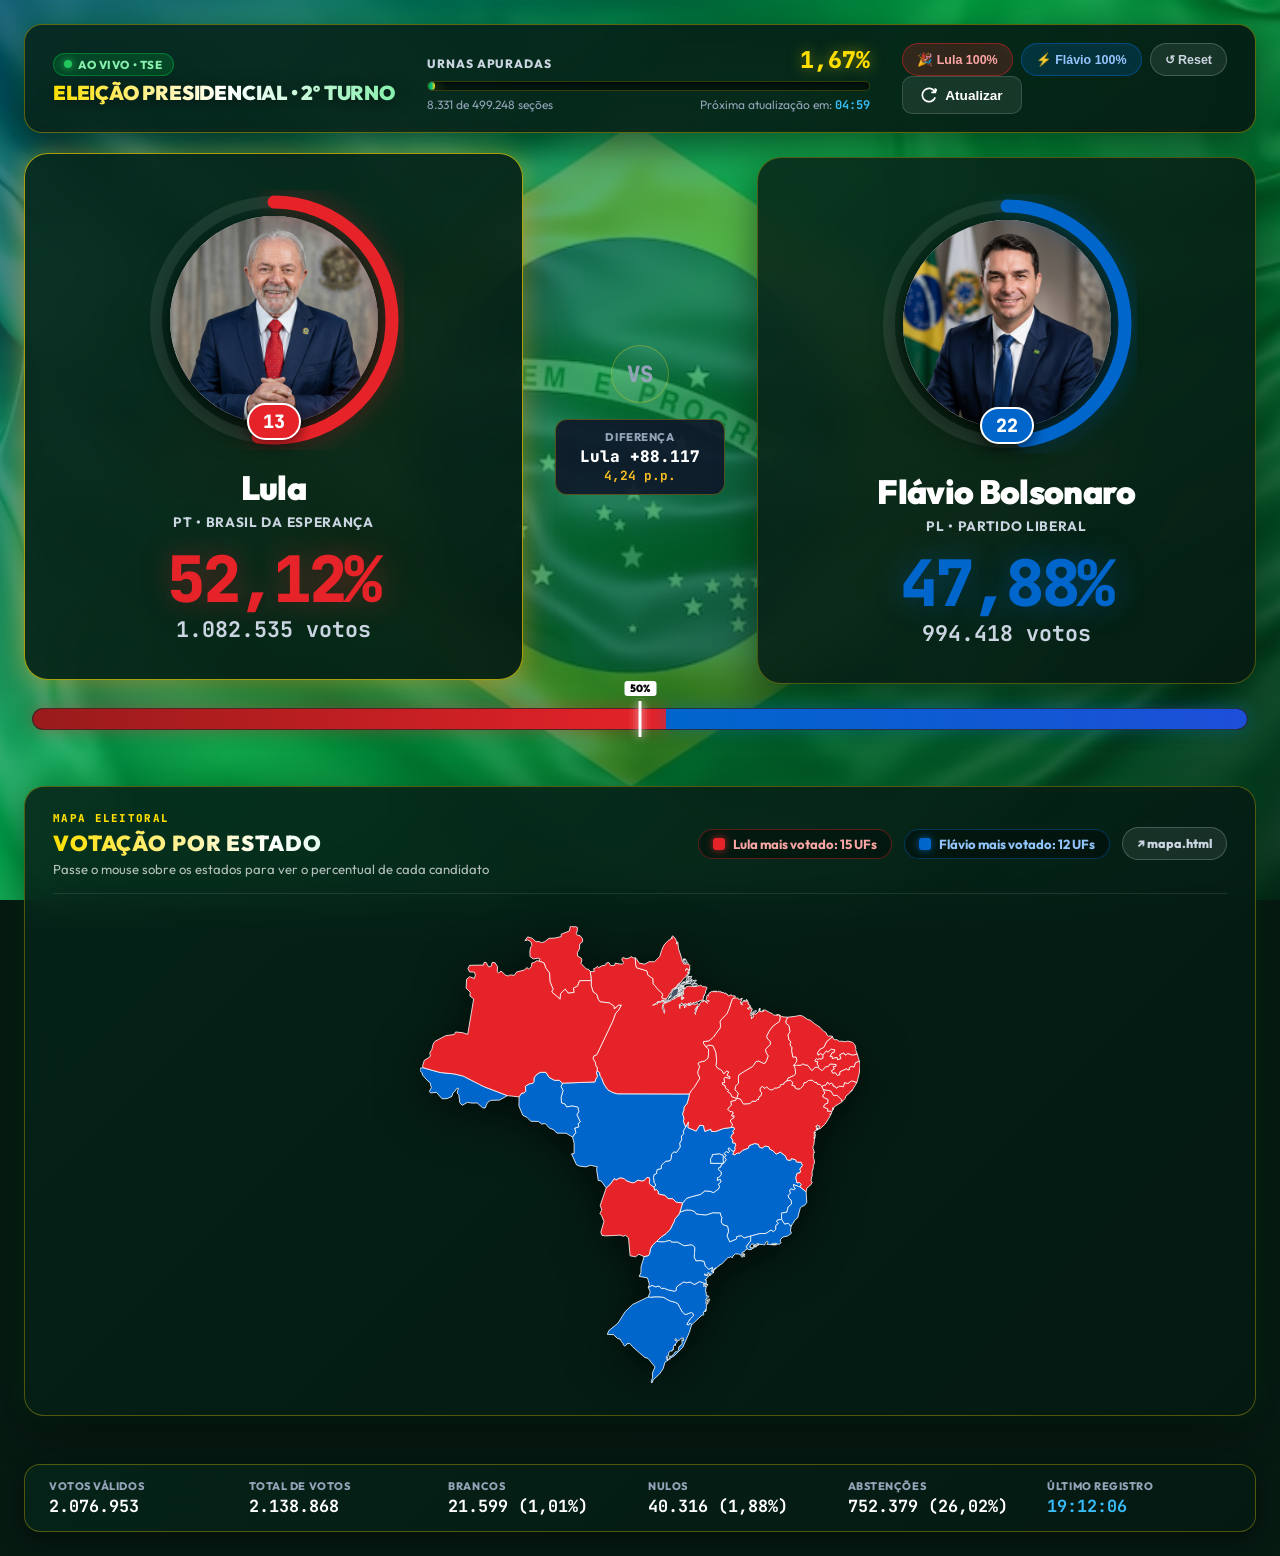
==== commit a0fb15d9: "feat: integrar dados reais TSE 2026 e mapa interativo por estado" ====
--- a/index.html
+++ b/index.html
@@ -139,6 +139,563 @@
         <div class="bar-lula" id="ratio-lula" style="width: 50%;"></div>
         <div class="bar-flavio" id="ratio-flavio" style="width: 50%;"></div>
         <div class="mark-half" title="50% dos votos"><span>50%</span></div>
+      </div>
+    </div>
+
+    <!-- Mapa do Brasil Interativo (Lula Vermelho vs Flávio Azul) -->
+    <section class="brazil-map-card">
+      <div class="map-card-header">
+        <div class="map-title-wrap">
+          <span class="geo-badge">MAPA ELEITORAL</span>
+          <h3 class="map-title">VOTAÇÃO POR ESTADO</h3>
+          <p class="map-subtitle">Passe o mouse sobre os estados para ver o percentual de cada candidato</p>
+        </div>
+        <div class="map-legend-group">
+          <div class="legend-chip lula-chip">
+            <span class="color-dot dot-lula"></span>
+            <span>Lula mais votado: <strong id="map-count-lula">14</strong> UFs</span>
+          </div>
+          <div class="legend-chip flavio-chip">
+            <span class="color-dot dot-flavio"></span>
+            <span>Flávio mais votado: <strong id="map-count-flavio">13</strong> UFs</span>
+          </div>
+          <a href="mapa.html" target="_blank" class="sim-btn btn-sim-reset" style="text-decoration: none;" title="Abrir arquivo mapa.html">
+            ↗ mapa.html
+          </a>
+        </div>
+      </div>
+
+      <div class="map-canvas-area">
+        <svg version="1.1" id="Layer_1" xmlns="http://www.w3.org/2000/svg" xmlns:xlink="http://www.w3.org/1999/xlink" x="0px" y="0px"
+             class="brazil-interactive-svg" viewBox="0 0 353.845 367.766" enable-background="new 0 0 353.845 367.766"
+             xml:space="preserve">
+        <g>
+            <polygon fill="#F3F3F3" stroke="#FFFFFF" stroke-linecap="round" stroke-linejoin="round" stroke-miterlimit="10" points="
+                319.646,163.646 319.099,164.092 320.047,163.646 320.246,163.147 319.696,162.899     "/>
+            <g>
+                <polygon class="state" stroke="#FFFFFF" stroke-linecap="round" stroke-linejoin="round" stroke-miterlimit="10" points="
+                    262.933,59.372 262.634,58.974 262.284,59.77 262.385,60.018" />
+
+                <polygon class="state" stroke="#FFFFFF" stroke-linecap="round" stroke-linejoin="round" stroke-miterlimit="10" points="
+                    260.837,59.72 260.486,59.57 260.137,60.118 260.387,60.217" />
+
+                <polygon class="state" stroke="#FFFFFF" stroke-linecap="round" stroke-linejoin="round" stroke-miterlimit="10" points="
+                    268.775,70.112 269.623,69.864 269.923,69.565 270.521,69.019 270.223,68.67 270.422,68.024 270.072,67.875 269.523,68.372
+                    268.075,68.621 267.776,69.267 268.325,70.063" />
+
+                <polygon class="state" stroke="#FFFFFF" stroke-linecap="round" stroke-linejoin="round" stroke-miterlimit="10" points="
+                    266.977,69.715 266.478,70.709 266.878,71.256 266.429,71.853 266.627,72.002 267.525,71.206 267.576,70.709 267.276,70.46
+                    267.326,69.963" />
+
+                <polygon class="state" stroke="#FFFFFF" stroke-linecap="round" stroke-linejoin="round" stroke-miterlimit="10" points="
+                    273.268,67.129 272.519,67.328 272.469,67.676 273.217,67.477" />
+
+                <polygon class="state" stroke="#FFFFFF" stroke-linecap="round" stroke-linejoin="round" stroke-miterlimit="10" points="
+                    273.168,66.682 273.667,66.582 273.667,66.283 272.868,66.532 272.469,66.98 273.168,66.98" />
+
+                <polygon class="state" stroke="#FFFFFF" stroke-linecap="round" stroke-linejoin="round" stroke-miterlimit="10" points="
+                    287.396,71.455 287.296,71.206 286.897,71.306 286.947,71.555" />
+
+                <polygon class="state" stroke="#FFFFFF" stroke-linecap="round" stroke-linejoin="round" stroke-miterlimit="10" points="
+                    317.301,166.48 317.699,166.778 317.999,166.629 317.949,165.982 317.699,166.331" />
+
+                <polygon class="state" stroke="#FFFFFF" stroke-linecap="round" stroke-linejoin="round" stroke-miterlimit="10" points="
+                    271.786,256.412 269.955,256.744 270.322,257.207 272.984,256.182 272.719,255.781" />
+
+                <polygon class="state" stroke="#FFFFFF" stroke-linecap="round" stroke-linejoin="round" stroke-miterlimit="10" points="
+                    269.523,257.273 268.658,257.439 268.392,258.037 268.126,258.068 268.126,258.5 269.89,258.068 270.488,258.137 270.521,257.805
+                    270.022,257.738" />
+
+                <polygon class="state" stroke="#FFFFFF" stroke-linecap="round" stroke-linejoin="round" stroke-miterlimit="10" points="
+                    261.137,264.436 260.97,263.738 259.805,263.539 259.705,264.07 258.439,265.693 258.807,266.357 260.072,265.629
+                    260.403,265.992 261.069,265.662 260.004,264.768 260.67,264.799" />
+
+                <polygon class="state" stroke="#FFFFFF" stroke-linecap="round" stroke-linejoin="round" stroke-miterlimit="10" points="
+                    231.231,288.252 230.582,288.055 230.383,288.602 229.535,289.297 230.333,290.342 230.582,290.143 230.482,289.744
+                    231.082,289.197" />
+
+                <polygon class="state" stroke="#FFFFFF" stroke-linecap="round" stroke-linejoin="round" stroke-miterlimit="10" points="
+                    232.43,280.396 232.38,280.943 232.829,280.943 232.829,280.148" />
+
+                <polygon class="state" stroke="#FFFFFF" stroke-linecap="round" stroke-linejoin="round" stroke-miterlimit="10" points="
+                    235.924,277.463 236.124,277.512 236.474,276.518 238.271,275.125 236.273,276.418" />
+
+                <polygon class="state" stroke="#FFFFFF" stroke-linecap="round" stroke-linejoin="round" stroke-miterlimit="10" points="
+                    232.13,299.988 231.682,300.436 231.032,300.635 231.432,301.877 230.782,302.822 230.981,303.32 230.633,304.363
+                    231.731,303.369 231.58,302.922 232.38,301.828 232.031,301.332 233.029,300.686" />
+
+                <polygon id="MG" class="state" stroke="#FFFFFF" stroke-linecap="round" stroke-linejoin="round" stroke-miterlimit="10" points="
+                    248.729,178.317 247.68,179.172 248.918,181.266 248.062,182.216 246.159,181.266 244.353,183.167 246.159,184.404
+                    244.826,185.83 246.159,187.733 245.303,189.541 243.876,190.873 242.067,192.205 241.782,193.916 240.261,194.393
+                    239.975,196.01 242.258,197.816 242.163,200.102 240.545,202.004 239.118,202.383 239.118,204.764 241.498,203.811
+                    242.067,205.809 239.784,207.713 240.83,209.328 240.07,211.518 235.883,214.467 233.98,213.516 229.129,212.943 225.704,215.799
+                    218.092,217.797 214.478,218.938 211.147,222.84 209.815,227.217 208.959,230.164 214.001,228.549 217.711,228.645
+                    220.851,229.689 222.183,231.688 229.795,232.543 235.503,230.736 241.688,230.928 241.688,232.447 242.733,234.637
+                    242.163,237.967 243.685,240.346 247.301,241.391 248.156,245.293 246.92,249.383 249.107,254.141 254.436,251.857
+                    254.816,249.764 258.433,249.191 260.715,250.906 265.853,249.383 273.272,247.385 278.269,247.242 282.265,244.531
+                    284.119,245.814 286.118,244.104 286.118,240.965 288.259,239.25 286.831,237.537 287.545,236.396 290.874,235.969
+                    290.685,230.928 291.35,230.832 295.061,230.164 296.012,225.979 298.866,223.6 298.486,220.461 296.772,218.844 296.108,216.654
+                    298.01,214.943 297.249,212.373 298.392,211.424 300.484,212.088 301.911,211.328 300.77,209.9 300.389,208.189 305.525,209.9
+                    306.668,207.902 305.146,206.189 303.195,206.666 302.243,202.193 303.456,198.84 305.645,198.555 306.097,196.865
+                    305.43,195.629 307.619,192.68 306.572,190.018 302.768,189.73 302.102,188.018 298.676,186.972 298.296,188.398 295.537,188.209
+                    294.396,186.496 294.396,185.449 289.923,181.835 286.402,183.453 283.93,180.694 281.171,179.458 280.79,177.651 277.649,176.89
+                    275.177,178.602 272.988,177.84 272.132,175.558 269.277,174.893 264.615,176.605 264.141,178.602 259.384,180.409
+                    256.909,182.693 255.293,182.501 252.914,184.023 251.582,183.548 252.628,181.266 251.012,180.79" />
+
+                <polygon id="GO" class="state" stroke="#FFFFFF" stroke-linecap="round" stroke-linejoin="round" stroke-miterlimit="10" points="
+                    237.787,165.188 234.456,165.283 233.886,163.38 229.033,165.093 227.987,160.526 224.942,160.24 222.088,164.902
+                    215.523,162.143 215.904,157.576 213.525,161.787 211.718,164.997 212.003,166.996 210.291,168.898 210.386,172.037
+                    208.77,174.606 209.244,177.747 206.2,182.122 204.297,181.551 202.299,183.453 202.013,186.876 201.158,188.686 197.352,189.256
+                    195.448,191.252 194.117,192.395 194.021,195.059 190.692,195.916 190.216,197.912 190.407,198.959 188.123,200.006
+                    187.743,202.193 188.218,206.379 189.359,207.426 189.359,208.854 188.028,209.9 188.693,212.66 190.026,211.898 191.453,213.135
+                    191.644,215.514 196.923,216.703 199.635,219.271 203.346,219.414 206.058,222.125 211.147,222.84 214.478,218.938
+                    218.092,217.797 225.704,215.799 229.129,212.943 233.98,213.516 235.883,214.467 240.07,211.518 240.83,209.328 239.784,207.713
+                    242.067,205.809 241.498,203.811 239.118,204.764 239.118,202.383 240.545,202.004 242.163,200.102 242.258,197.816
+                    239.975,196.01 240.261,194.393 241.782,193.916 242.067,192.205 243.876,190.873 233.791,190.873 233.695,186.876
+                    234.933,185.83 235.122,183.833 241.021,183.357 243.685,184.499 243.781,187.447 243.876,190.873 245.303,189.541
+                    246.159,187.733 244.826,185.83 246.159,184.404 244.353,183.167 246.159,181.266 248.062,182.216 248.918,181.266
+                    247.68,179.172 248.729,178.317 251.012,180.79 252.628,181.266 253.579,179.458 253.199,178.221 253.961,176.319
+                    253.484,174.606 251.296,174.321 251.678,172.229 250.059,170.325 250.726,167.947 252.438,166.615 251.391,164.902
+                    253.009,163.571 252.533,161.953 250.819,161.953 243.971,162.904" />
+
+                <polygon id="TO" class="state" stroke="#FFFFFF" stroke-linecap="round" stroke-linejoin="round" stroke-miterlimit="10" points="
+                    249.87,134.838 247.396,133.221 248.252,132.079 245.873,130.557 245.303,128.083 243.21,127.513 243.21,125.991 245.017,125.991
+                    244.541,122.564 245.493,121.709 249.107,122.755 249.298,121.233 246.92,120.091 248.347,117.333 246.635,116.476
+                    244.353,118.949 243.02,116.476 241.4,115.334 239.213,114.192 238.166,112.29 238.548,108.389 238.071,101.919 235.694,96.307
+                    232.363,95.736 229.675,97.043 232.03,99.042 232.03,103.109 231.459,106.462 228.748,108.674 225.181,109.316 223.61,110.387
+                    223.683,111.244 224.823,113.099 223.325,117.166 223.325,118.593 224.966,122.446 220.542,129.582 218.259,132.222
+                    216.618,135.076 216.118,137.788 214.834,142.497 212.407,145.708 212.052,148.349 211.053,151.345 211.908,153.343
+                    212.193,155.341 211.766,157.053 212.621,159.194 213.525,161.787 215.904,157.576 215.523,162.143 222.088,164.902
+                    224.942,160.24 227.987,160.526 229.033,165.093 233.886,163.38 234.456,165.283 237.787,165.188 243.971,162.904
+                    250.819,161.953 250.535,160.811 251.582,159.956 249.488,156.815 250.345,155.579 252.628,154.151 252.533,152.439
+                    251.012,153.01 250.63,151.868 251.867,151.107 251.772,149.681 250.726,149.204 249.298,149.3 247.586,147.396 248.632,145.779
+                    250.535,144.066 250.059,141.117 253.866,140.261 254.722,138.643 250.819,137.312" />
+
+                <polygon id="RJ" class="state" stroke="#FFFFFF" stroke-linecap="round" stroke-linejoin="round" stroke-miterlimit="10" points="
+                    293.158,239.49 290.874,235.969 287.545,236.396 286.831,237.537 288.259,239.25 286.118,240.965 286.118,244.104
+                    284.119,245.814 282.265,244.531 278.269,247.242 273.272,247.385 265.853,249.383 265.853,252.998 262.428,257.945
+                    263.199,259.527 263.798,260.291 266.761,260.059 267.027,259.23 268.092,259.164 267.027,258.633 266.062,258.898
+                    265.497,258.533 266.095,258.068 265.129,258.17 265.463,257.207 266.661,255.781 268.392,255.75 268.891,256.412
+                    267.859,257.439 269.423,256.711 270.555,255.617 272.852,255.584 273.252,256.115 275.314,256.08 276.413,256.428
+                    277.262,256.381 277.811,255.732 277.61,255.236 277.711,254.639 279.259,253.545 279.808,254.092 279.708,255.336
+                    278.809,255.732 278.959,255.982 280.207,256.131 284.8,256.428 286.696,256.381 286.547,255.982 284.8,256.281 282.653,255.883
+                    284.501,255.186 286.696,255.285 286.797,255.781 288.495,255.832 289.044,256.031 290.393,254.59 289.843,253.893
+                    289.743,252.301 291.89,250.113 295.533,249.367 298.679,247.129 297.931,245.092 298.38,241.711 296.393,239.203" />
+
+                <polygon id="SP" class="state" stroke="#FFFFFF" stroke-linecap="round" stroke-linejoin="round" stroke-miterlimit="10" points="
+                    265.853,252.998 265.853,249.383 260.715,250.906 258.433,249.191 254.816,249.764 254.436,251.857 249.107,254.141
+                    246.92,249.383 248.156,245.293 247.301,241.391 243.685,240.346 242.163,237.967 242.733,234.637 241.688,232.447
+                    241.688,230.928 235.503,230.736 229.795,232.543 222.183,231.688 220.851,229.689 217.711,228.645 214.001,228.549
+                    208.959,230.164 208.389,231.688 204.772,235.875 204.394,237.775 203.44,239.393 201.252,243.865 197.828,247.385
+                    194.213,249.859 190.407,253.475 193.356,254.141 196.591,253.949 199.635,253.189 201.158,252.809 202.109,254.33
+                    203.061,254.33 207.056,254.33 212.384,257.186 218.663,256.424 220.945,258.326 220.757,263.463 220.375,266.127
+                    221.898,269.363 224.942,269.172 228.368,269.744 229.318,273.357 232.173,276.213 235.218,274.689 234.456,277.734
+                    236.125,278.635 236.175,277.912 235.525,278.16 235.725,276.717 237.172,275.225 238.321,274.877 240.717,273.135
+                    240.418,272.887 242.614,271.895 244.861,269.557 246.392,267.848 247.823,266.623 248.854,266.588 249.787,265.895
+                    250.719,266.623 251.318,266.656 251.717,265.297 253.548,263.738 256.443,263.771 257.541,264.436 257.608,264.734
+                    258.474,264.832 258.606,264.336 259.072,264.234 259.339,263.572 258.807,263.539 258.74,262.977 259.506,262.082
+                    260.57,262.182 261.302,260.988 263.199,259.527 262.428,257.945" />
+
+                <polygon id="BA" class="state" stroke="#FFFFFF" stroke-linecap="round" stroke-linejoin="round" stroke-miterlimit="10" points="
+                    327.932,147.063 324.364,145.493 326.077,143.068 327.932,142.497 328.217,139.5 324.221,137.646 324.078,136.075
+                    325.648,134.363 324.364,131.508 323.079,128.797 321.653,127.37 319.654,127.227 319.226,125.799 317.514,125.799
+                    315.372,123.944 312.519,124.23 310.521,125.799 308.809,126.085 308.095,128.511 305.812,130.794 303.527,131.081
+                    301.815,130.366 301.531,128.654 299.104,128.083 299.818,125.799 297.963,124.087 295.061,124.468 292.683,126.085
+                    292.492,127.227 290.113,127.513 289.352,129.416 286.879,130.271 285.167,130.271 283.643,131.603 281.265,131.603
+                    278.602,129.225 277.46,130.652 275.177,128.939 273.368,130.652 273.559,132.841 274.796,133.982 274.321,136.36
+                    272.513,137.501 272.132,139.69 270.989,139.5 269.944,141.022 267.185,140.832 265.376,142.83 260.145,143.116 257.576,139.024
+                    254.722,138.643 253.866,140.261 250.059,141.117 250.535,144.066 248.632,145.779 247.586,147.396 249.298,149.3
+                    250.726,149.204 251.772,149.681 251.867,151.107 250.63,151.868 251.012,153.01 252.533,152.439 252.628,154.151
+                    250.345,155.579 249.488,156.815 251.582,159.956 250.535,160.811 250.819,161.953 252.533,161.953 253.009,163.571
+                    251.391,164.902 252.438,166.615 250.726,167.947 250.059,170.325 251.678,172.229 251.296,174.321 253.484,174.606
+                    253.961,176.319 253.199,178.221 253.579,179.458 252.628,181.266 251.582,183.548 252.914,184.023 255.293,182.501
+                    256.909,182.693 259.384,180.409 264.141,178.602 264.615,176.605 269.277,174.893 272.132,175.558 272.988,177.84
+                    275.177,178.602 277.649,176.89 280.79,177.651 281.171,179.458 283.93,180.694 286.402,183.453 289.923,181.835 294.396,185.449
+                    294.396,186.496 295.537,188.209 298.296,188.398 298.676,186.972 302.102,188.018 302.768,189.73 306.572,190.018
+                    307.619,192.68 305.43,195.629 306.097,196.865 305.645,198.555 303.456,198.84 302.243,202.193 303.195,206.666 305.146,206.189
+                    306.668,207.902 305.525,209.9 310.517,213.857 311.16,210.732 314.305,208.146 315.453,206.107 314.505,204.965 314.754,202.627
+                    315.403,200.736 315.304,197.703 316.353,194.371 316.202,192.631 317.201,190.742 317.051,188.156 316.452,186.764
+                    316.202,185.223 316.702,183.036 316.402,182.788 316.702,182.142 317.051,182.441 317.301,181.892 316.751,181.645
+                    316.852,180.998 316.152,179.059 316.054,177.319 316.801,175.729 317.201,171.701 317.85,169.313 317.449,169.414
+                    317.001,170.955 316.702,170.806 316.801,169.911 317.151,169.612 316.801,169.463 317.25,169.065 316.852,168.867
+                    317.25,167.922 317.899,168.668 318.099,168.419 317.65,167.275 316.952,167.374 316.901,165.982 317.449,166.131
+                    317.301,165.286 318.299,164.789 318.148,164.391 319.497,163.248 318.948,163.347 318.849,162.701 319.297,162.651
+                    319.447,161.955 318.799,161.855 318.898,161.357 318.148,161.309 318.299,161.01 319.148,161.06 319.398,160.065
+                    320.097,160.115 320.146,160.91 320.296,161.159 320.795,160.612 320.844,161.159 321.595,161.159 321.295,161.905
+                    320.895,161.855 320.746,163.198 322.043,162.899 325.887,159.17 327.867,156.004 330.098,152.474 329.698,152.208
+                    329.632,151.214 329.964,151.082 330.098,151.745 330.363,151.811 331.163,149.688 330.63,149.49 330.563,148.894
+                    327.932,148.918" />
+
+                <path id="MT" class="state" stroke="#FFFFFF" stroke-linecap="round" stroke-linejoin="round" stroke-miterlimit="10" d="M156.346,203.24
+                    l1.142,1.141l3.33-1.711l3.33,0.477l1.617,1.711l4.758,1.713l1.903-0.191l2.949-1.998l2.474,0.762l2.379-0.285l2.378-2.664
+                    l1.713,0.381l0.38,1.047l-0.286,3.426l1.522,1.711l2.094,1.143l1.331-1.047v-1.428l-1.142-1.047l-0.475-4.186l0.38-2.188
+                    l2.284-1.047l-0.191-1.047l0.477-1.996l3.329-0.857l0.096-2.664l1.331-1.143l1.903-1.996l3.807-0.57l0.854-1.809l0.286-3.423
+                    l1.998-1.902l1.903,0.571l3.044-4.375l-0.475-3.14l1.616-2.569l-0.095-3.139l1.712-1.902l-0.285-1.999l1.808-3.21l-0.904-2.593
+                    l-0.855-2.141l0.428-1.712l-0.285-1.998l-0.855-1.998l0.999-2.996l0.355-2.641l2.427-3.211l1.284-4.709l0.5-2.711l-57.941-0.143
+                    l-3.996-1.142l-3.854-2.284l-2.854-4.423l-1.854-4.71c0,0-1-1.284-1.142-1.712c-0.143-0.429-0.571-2.854-0.571-2.854l-1.998-1.427
+                    l-0.524,1.617l0.762,3.044l-1.333,2.093l-0.665,2.283l-26.069,0.952l-1.142,2.71l1.57,3.283l-1.57,5.708l0.429,4.282l2.712,0.855
+                    l1.284,2.283l4.567-0.713l4.424,0.857l0.857,3.567l-1.571,2.569l2.712,5.708l-1.713,1.428l0.572,2.569l-3.141,0.999l0.571,3.853
+                    l-2.459,3.379l1.264,5.025v8.153l-2.098,0.398l3.995,8.75l2.696,1.094l4.892,0.598l3.695-1.293l5.393,1.193l-0.5,1.988
+                    l1.298,8.951l2.495,0.596l3.933,5.533l3.178-2.793L156.346,203.24z" />
+
+                <polygon class="state" id="RS" stroke="#FFFFFF" stroke-linecap="round" stroke-linejoin="round" stroke-miterlimit="10" points="
+                    215.714,320.738 214.667,320.357 217.235,316.076 219.899,313.508 219.71,311.795 218.378,310.844 216.569,311.32
+                    214.478,312.271 213.052,312.271 211.053,310.463 209.054,306.941 207.342,303.613 205.153,302.566 201.348,301.615
+                    198.873,300.379 196.211,298.762 192.976,298.191 188.98,298.191 185.364,298.57 183.62,298.275 171.023,304.363 165.032,310.133
+                    159.191,319.432 151.903,325.398 150.604,328.383 155.53,328.646 158.924,331.697 161.122,332.293 161.988,334.215
+                    163.452,335.875 163.384,336.668 164.583,337.729 165.981,336.934 166.381,335.875 168.843,335.807 171.04,338.459
+                    180.825,347.012 183.354,347.674 189.013,354.637 186.883,359.477 187.082,362.857 185.951,366.57 186.449,367.764
+                    187.647,364.881 192.641,360.205 195.536,356.029 197.033,350.758 200.129,348.77 199.829,348.371 198.532,348.869
+                    198.432,347.773 199.629,347.477 197.934,346.879 198.232,346.082 199.23,345.984 199.829,344.988 200.129,342.803
+                    201.527,341.707 202.725,341.906 203.125,340.613 203.724,340.912 203.923,338.027 205.021,336.535 205.121,337.631
+                    205.722,335.74 206.818,334.547 206.818,333.752 205.121,333.156 205.021,332.559 205.621,331.762 206.021,332.758
+                    207.019,333.254 208.616,333.156 209.614,331.861 211.612,331.166 212.012,333.254 211.312,333.553 211.212,332.857
+                    210.612,332.758 210.812,336.535 209.314,337.232 209.216,338.027 208.117,338.525 207.917,341.111 206.52,342.305
+                    205.321,342.404 203.623,345.189 202.825,345.189 202.226,346.184 200.629,345.785 200.329,346.283 201.028,347.277
+                    200.43,348.172 200.828,348.57 201.327,347.477 204.822,345.389 211.312,338.824 216.604,326.889 218.351,320.922
+                    218.663,320.547 217.33,319.502" />
+
+                <polygon class="state" id="SC" stroke="#FFFFFF" stroke-linecap="round" stroke-linejoin="round" stroke-miterlimit="10" points="
+                    224.823,285.988 220.686,288.344 217.401,286.346 214.478,286.844 212.052,286.273 207.199,289.414 205.985,291.197
+                    206.058,292.98 204.844,293.695 199.706,292.695 196.425,291.34 193.927,291.41 192.356,289.484 189.502,290.197 186.648,288.984
+                    183.603,290.621 185.153,294.27 183.62,298.275 185.364,298.57 188.98,298.191 192.976,298.191 196.211,298.762 198.873,300.379
+                    201.348,301.615 205.153,302.566 207.342,303.613 209.054,306.941 211.053,310.463 213.052,312.271 214.478,312.271
+                    216.569,311.32 218.378,310.844 219.71,311.795 219.899,313.508 217.235,316.076 214.667,320.357 215.714,320.738 217.33,319.502
+                    218.663,320.547 226.838,312.867 227.688,313.016 228.336,312.471 227.937,311.176 228.186,310.182 229.285,309.934
+                    229.435,308.641 229.885,308.59 229.535,310.133 229.834,309.982 230.282,307.746 230.333,305.807 230.184,305.605
+                    230.433,304.465 229.834,302.873 230.033,301.68 230.433,301.23 229.834,300.834 229.885,300.039 230.732,299.691
+                    230.832,299.393 230.533,298.893 231.432,298.348 231.932,298.646 232.33,298.1 231.381,297.203 231.032,297.75 230.533,297.551
+                    230.732,296.756 230.184,296.707 230.033,295.762 230.533,294.867 229.783,294.619 229.634,292.777 230.083,290.689
+                    229.285,289.496 228.535,289.695 227.786,289.545 228.685,288.998 227.837,287.955 229.034,288.75 230.233,287.793
+                    228.248,287.129" />
+                <polygon id="PR" class="state" stroke="#FFFFFF" stroke-linecap="round" stroke-linejoin="round" stroke-miterlimit="10" points="
+                    234.456,277.734 235.218,274.689 232.173,276.213 229.318,273.357 228.368,269.744 224.942,269.172 221.898,269.363
+                    220.375,266.127 220.757,263.463 220.945,258.326 218.663,256.424 212.384,257.186 207.056,254.33 203.061,254.33 202.109,254.33
+                    201.158,252.809 199.635,253.189 196.591,253.949 193.356,254.141 190.407,253.475 186.887,256.709 185.364,259.564
+                    184.604,263.369 183.556,265.082 180.196,265.885 177.763,274.082 177.664,278.756 176.28,281.801 182.956,283.033
+                    184.454,288.203 183.603,290.621 186.648,288.984 189.502,290.197 192.356,289.484 193.927,291.41 196.425,291.34
+                    199.706,292.695 204.844,293.695 206.058,292.98 205.985,291.197 207.199,289.414 212.052,286.273 214.478,286.844
+                    217.401,286.346 220.686,288.344 224.823,285.988 228.248,287.129 230.233,287.793 230.184,284.873 229.085,284.475
+                    230.033,284.375 231.132,282.336 232.28,281.49 231.682,281.291 231.082,281.49 231.032,280.943 229.585,281.043 229.085,281.143
+                    229.385,280.695 228.485,279.9 229.934,280.396 230.482,280.098 230.932,280.695 231.631,279.6 231.381,278.807 231.932,279.004
+                    232.33,278.705 232.28,279.502 232.879,279.9 233.478,279.451 233.777,279.65 233.029,280.297 233.129,281.143 233.528,281.094
+                    234.377,279.65 236.125,278.635" />
+
+                <polygon id="MS" class="state" stroke="#FFFFFF" stroke-linecap="round" stroke-linejoin="round" stroke-miterlimit="10" points="
+                    184.604,263.369 185.364,259.564 186.887,256.709 190.407,253.475 194.213,249.859 197.828,247.385 201.252,243.865
+                    203.44,239.393 204.394,237.775 204.772,235.875 208.389,231.688 208.959,230.164 209.815,227.217 211.147,222.84
+                    206.058,222.125 203.346,219.414 199.635,219.271 196.923,216.703 191.644,215.514 191.453,213.135 190.026,211.898
+                    188.693,212.66 188.028,209.9 185.935,208.758 184.413,207.047 184.698,203.621 184.318,202.574 182.605,202.193 180.227,204.857
+                    177.848,205.143 175.375,204.381 172.426,206.379 170.522,206.57 165.765,204.857 164.148,203.146 160.818,202.67
+                    157.488,204.381 156.346,203.24 152.922,207.902 149.744,210.695 144.914,224.754 146.21,228.334 144.714,231.219 146.012,232.91
+                    147.909,237.584 145.413,246.336 146.411,248.82 149.407,249.219 160.988,248.623 163.485,249.518 165.182,248.721
+                    167.679,250.811 168.976,265.23 173.371,266.027 175.966,263.938 180.196,265.885 183.556,265.082" />
+
+                <polygon class="state" stroke="#FFFFFF" stroke-linecap="round" stroke-linejoin="round" stroke-miterlimit="10" points="
+                    157.108,70.571 159.676,67.574 161.817,63.864 159.534,63.864 156.251,66.717 154.681,68.573" />
+
+                <polygon id="PI" class="state" stroke="#FFFFFF" stroke-linecap="round" stroke-linejoin="round" stroke-miterlimit="10" points="
+                    303.146,108.199 302.481,105.345 299.818,105.345 298.961,100.017 299.247,97.543 297.915,96.401 297.724,94.308 298.392,93.167
+                    296.679,91.55 296.012,87.649 297.629,84.89 296.772,80.132 294.585,78.516 294.3,76.422 295.833,73.344 292.888,73.146
+                    290.791,72.798 289.193,71.555 289.543,73.71 289.114,76.708 283.691,80.561 280.694,84.7 278.696,88.694 279.41,90.693
+                    281.552,92.834 281.836,94.975 277.84,99.255 278.125,101.396 279.98,104.536 278.696,108.104 277.555,110.245 276.27,110.387
+                    272.132,108.532 269.991,109.246 267.707,112.813 260.715,116.952 256.434,119.663 256.007,121.947 256.149,126.371
+                    253.866,128.654 253.295,131.508 255.862,134.648 254.722,138.643 257.576,139.024 260.145,143.116 265.376,142.83
+                    267.185,140.832 269.944,141.022 270.989,139.5 272.132,139.69 272.513,137.501 274.321,136.36 274.796,133.982 273.559,132.841
+                    273.368,130.652 275.177,128.939 277.46,130.652 278.602,129.225 281.265,131.603 283.643,131.603 285.167,130.271
+                    286.879,130.271 289.352,129.416 290.113,127.513 292.492,127.227 292.683,126.085 295.061,124.468 296.012,122.375
+                    300.675,120.281 302.102,118.949 301.72,114.573 300.579,111.909 302.006,110.577" />
+
+                <polygon id="MA" class="state" stroke="#FFFFFF" stroke-linecap="round" stroke-linejoin="round" stroke-miterlimit="10" points="
+                    253.295,131.508 253.866,128.654 256.149,126.371 256.007,121.947 256.434,119.663 260.715,116.952 267.707,112.813
+                    269.991,109.246 272.132,108.532 276.27,110.387 277.555,110.245 278.696,108.104 279.98,104.536 278.125,101.396 277.84,99.255
+                    281.836,94.975 281.552,92.834 279.41,90.693 278.696,88.694 280.694,84.7 283.691,80.561 289.114,76.708 289.543,73.71
+                    289.193,71.555 287.646,71.157 287.895,71.853 286.847,71.952 286.547,71.405 285.948,71.753 284.351,71.504 283.353,70.511
+                    280.956,69.465 277.861,67.676 276.062,67.477 275.913,67.825 276.612,68.173 276.514,68.421 275.913,68.173 276.112,68.67
+                    275.464,68.72 275.265,67.975 275.114,68.173 275.165,69.068 274.316,68.969 273.217,68.57 273.566,67.925 273.217,67.825
+                    272.868,68.621 272.719,67.975 272.318,68.919 271.919,68.969 271.071,70.212 269.674,71.057 269.374,70.66 269.123,70.858
+                    268.924,70.66 268.575,70.958 268.626,70.41 268.274,70.361 267.801,71.629 268.301,73.071 268.075,73.271 267.127,73.221
+                    266.578,74.787 266.752,72.772 265.654,71.579 265.479,71.107 265.93,70.66 266.179,69.167 266.927,68.173 266.179,67.676
+                    266.278,67.427 266.977,67.726 267.227,67.328 266.878,66.134 266.079,65.587 265.579,65.737 265.979,66.333 265.18,65.936
+                    264.281,66.582 264.581,67.129 264.132,67.129 263.781,66.433 263.233,66.283 264.382,65.936 264.231,65.737 265.979,64.991
+                    265.829,64.643 265.08,64.792 265.629,64.394 264.98,63.399 264.531,63.599 264.231,63.3 264.729,62.802 263.882,62.853
+                    263.683,62.057 264.332,61.858 264.132,61.46 263.434,61.261 263.732,60.416 263.283,59.968 262.584,60.714 262.233,60.118
+                    261.735,60.665 261.437,60.465 261.535,60.118 260.837,60.366 260.137,61.112 259.838,60.764 259.588,61.361 258.89,61.212
+                    258.59,61.709 258.89,62.355 258.49,62.604 259.438,63.35 257.941,62.604 258.49,62.255 258.342,61.809 257.691,61.809
+                    257.541,60.963 258.391,60.465 258.54,59.57 258.092,59.173 259.239,58.676 259.139,58.179 257.941,58.477 257.941,58.875
+                    256.692,59.074 256.044,58.875 255.895,58.129 255.045,57.682 254.146,58.228 253.298,57.78 251.867,58.012 251.154,58.797
+                    250.012,61.937 248.729,66.219 246.943,70.286 245.73,71.712 242.234,75.281 241.378,76.565 241.235,77.349 241.734,80.061
+                    241.378,81.988 238.095,86.34 236.026,89.267 232.601,92.263 228.32,92.976 227.82,94.118 229.675,97.043 232.363,95.736
+                    235.694,96.307 238.071,101.919 238.548,108.389 238.166,112.29 239.213,114.192 241.4,115.334 243.02,116.476 244.353,118.949
+                    246.635,116.476 248.347,117.333 246.92,120.091 249.298,121.233 249.107,122.755 245.493,121.709 244.541,122.564
+                    245.017,125.991 243.21,125.991 243.21,127.513 245.303,128.083 245.873,130.557 248.252,132.079 247.396,133.221 249.87,134.838
+                    250.819,137.312 254.722,138.643 255.862,134.648" />
+
+                <path id="PA" class="state" stroke="#FFFFFF" stroke-linecap="round" stroke-linejoin="round" stroke-miterlimit="10" d="M228.32,92.976
+                    l4.28-0.713l3.426-2.996l2.068-2.926l3.283-4.352l0.356-1.927l-0.499-2.712l0.143-0.784l0.856-1.284l3.496-3.568l1.213-1.427
+                    l1.785-4.067l1.283-4.282l1.143-3.14l0.713-0.785l1.431-0.232l0.351-0.845l-0.25-0.696l-0.699-0.199l-1.298,0.397l-0.749-0.944
+                    l-0.599-0.249l-1.599,0.945l-0.848-0.199l-0.101-0.597l-0.6-0.795h-0.798l-0.201-0.596l-0.348-0.1l-0.85,0.398l-0.448-0.796
+                    l-1.149,0.15v-0.398l-1.249,0.05v-0.547l-0.398-0.149l-0.449,0.398l-0.35-0.199l-0.05-0.498h-0.448l-0.65,0.498l-0.898,0.199
+                    l-0.349-0.747l-0.35,0.1l0.05,0.647l-0.5-0.1V52.41l-0.499-0.248l-0.35,0.448l0.3,0.348l-0.699-0.199l-0.199-0.448l-0.499,0.099
+                    l-0.101,0.547l-0.897-0.348l-1.1,0.746l0.101,0.398l-0.399-0.149l-0.849,0.646l-0.599,0.995l0.35,1.193l-0.899-0.646l-0.699,0.746
+                    l0.05,0.547l0.398,0.398l-0.448,0.099l-0.249,1.243l0.35,0.846l0.599,0.199l1.598,0.646l-1.598-0.397l-1.148,0.497l-0.05,0.349
+                    l1.447,1.193l-1.796-1.243l0.049-0.696l-0.6,0.248l-0.249-0.596h-0.399l-0.2,0.696l-0.998,0.498l0.15-0.597l-0.399-0.049
+                    l-1.798,1.591l-0.648,2.162l-1.748,1.792l0.349,0.82l-1.097,0.497l0.35,1.642l-0.849,0.795v1.392l-0.601-1.542l0.7-0.745
+                    l-0.4-1.89l2.472-3.182l0.074-1.293l-0.398-0.348l-2.347,1.144l-0.499-0.448l-1.598,0.05l-0.998,0.747l-1.896,0.248l-1.049-0.398
+                    l-1.199-0.298l-0.349,0.448l0.748,1.441l-0.548-0.498l-0.699,0.349l-0.102,0.995l-0.148-1.243l0.499-0.199v-0.597l-2.146-0.298
+                    l-2.047,0.695l0.049,2.138l-0.549-2.188l0.65-0.547l-0.898-0.198l1.846-0.746l0.299-0.895l0.85,0.547l0.101,0.746l1.147,0.298
+                    l0.15-0.696l1.048-0.299l0.2,0.397l1.397,0.249l0.35-0.348l0.1-0.498l0.4-0.298v0.497l1.098,0.149l0.349-0.298l-0.15-0.596
+                    l0.15-0.299l0.2,0.448l0.999,0.596l1.099-0.348l0.249-0.945l0.1,0.995l2.246-0.746l-0.099-0.497l0.848,0.199l1.849-0.845
+                    l-0.102-0.298l0.599,0.149l1.898-0.696l0.648-2.138l-0.05-0.696l-0.499,0.199l0.749-0.597l0.599-0.249l-0.15-1.094l0.851-0.697
+                    l0.149-1.989l0.947-1.94v-0.894l-0.947-0.299l-2.396-0.199l-1.498-1.144l-1.397,0.398l-4.145,0.82l-4.394-0.597l-0.399,0.522
+                    l-0.648-0.248l-1.897,1.491l0.049,0.747l-0.397-0.547l-0.749,1.591v2.834l0.248,0.349l-0.349,0.05l-0.698,0.945l-0.4,1.641
+                    l1.798,0.099l-0.948,0.199l0.648,0.348l-1.423-0.249l0.025,1.541l-0.699-1.69l0.4-1.144l-0.3-0.796l-1.398,0.149l-0.1,0.497
+                    l-2.047,0.449l-1.399,1.342l-2.395,0.746l-0.499,0.547l-2.098,1.243l-1.847,0.299l-0.249,0.696l-1.149-0.049l-0.648,0.447
+                    l-0.767,2.502l0.301,0.812l0.998,3.48l-0.399,0.598l0.1,0.546l-0.398-0.646l0.199-0.498l-1.598-3.033l0.399-2.917l1.016-1.441
+                    l0.698-0.299l0.85,0.199l0.05-0.447l-0.85-0.398l-2.397,0.298l-1.047,0.348l-1.398-0.099l-1.198,0.944l0.051,0.498l-1.048,0.049
+                    l-2.597,0.946h-0.301l0.5-0.448l2.197-0.795l0.798-1.144l0.948-0.647l2.297,0.15l0.749-1.193l1.997,0.149l1.648-0.646
+                    l-0.517-0.646l0.019-0.01l-2.566-0.17l-0.571-1.332l0.762-1.332l-0.38-1.333l-1.143-0.951l-3.044-3.235l-3.045-3.615l-0.381-4.376
+                    l-1.521-0.952l-2.475-1.712l-0.76-3.425l-8.182-2.474l-0.951-3.234l-0.209-4.816l-1.696,0.249l-1.148-1.194l-2.545,1.292
+                    l-1.997,0.398l-2.546-0.945l-0.999,0.995l0.45,1.492l1.198,1.69l-1.298,1.094h-1.498l-4.144-0.795l-0.3,1.69l-3.145,0.398
+                    l-1.647-2.586l-1.947,0.398l-0.849,1.79l-2.996,0.547l-2.445,1.442l-0.95-1.193l-1.397,1.441l-1.648,0.598l0.599,2.138
+                    l-3.294,0.05l0.845,7.336l-0.072,4.139l1.57,4.995l2.854,1.998l1.285,4.138l1.426,1.855l7.421,0.856l3.711,2.569l0.285,2.282
+                    l3.283-2.854h2.284l-2.141,3.71l-2.568,2.997l-2.141,5.994l-12.844,26.972l-2.284,0.856l-0.713,2.284l1.999,3.282l0.142,1.57
+                    l0.427,1.57l0.857,0.429l-0.143,2.854l1.998,1.427c0,0,0.428,2.426,0.571,2.854c0.143,0.428,1.142,1.712,1.142,1.712l1.854,4.71
+                    l2.854,4.423l3.854,2.284l3.996,1.142l57.941,0.143l1.641-2.854l2.283-2.641l4.424-7.136l-1.641-3.853v-1.427l1.498-4.067
+                    l-1.141-1.855l-0.072-0.856l1.57-1.071l3.567-0.642l2.711-2.212l0.571-3.354v-4.067l-2.355-1.999l-1.854-2.925L228.32,92.976z" />
+
+                <polygon id="DF" class="state" stroke="#FFFFFF" stroke-linecap="round" stroke-linejoin="round" stroke-miterlimit="10" points="
+                    243.685,184.499 241.021,183.357 235.122,183.833 234.933,185.83 233.695,186.876 233.791,190.873 243.876,190.873
+                    243.781,187.447" />
+            </g>
+
+            <g>
+                <polygon class="state" stroke="#FFFFFF" stroke-linecap="round" stroke-linejoin="round" stroke-miterlimit="10" points="
+                    211.845,27.945 212.012,28.675 212.343,28.741 212.776,29.967 213.642,30.1 214.606,28.807 213.575,26.619 213.275,26.619
+                    213.275,26.984 212.178,27.448       "/>
+                <polygon class="state" stroke="#FFFFFF" stroke-linecap="round" stroke-linejoin="round" stroke-miterlimit="10" points="
+                    212.012,26.885 212.144,27.282 213.008,26.917 212.976,26.52 212.109,26.222 211.645,26.719 211.744,26.885         "/>
+                <polygon class="state" stroke="#FFFFFF" stroke-linecap="round" stroke-linejoin="round" stroke-miterlimit="10" points="
+                    215.406,29.835 215.205,29.371 215.006,29.636 215.306,29.967         "/>
+                <polygon class="state" stroke="#FFFFFF" stroke-linecap="round" stroke-linejoin="round" stroke-miterlimit="10" points="
+                    216.454,36.738 216.121,36.738 215.688,37.07 215.654,37.435 216.221,37.269       "/>
+                <polygon class="state" stroke="#FFFFFF" stroke-linecap="round" stroke-linejoin="round" stroke-miterlimit="10" points="
+                    215.771,38.91 216.37,38.446 216.646,37.518 216.347,37.518 216.171,37.924 215.872,37.891 215.639,38.123      "/>
+                <polygon class="state" stroke="#FFFFFF" stroke-linecap="round" stroke-linejoin="round" stroke-miterlimit="10" points="
+                    219.797,46.913 218.986,47.552 219.118,47.907 219.527,48.369 220.146,48.546 222.279,48.12 222.987,47.09 222.442,46.241
+                    220.789,46.058      "/>
+                <polygon class="state" stroke="#FFFFFF" stroke-linecap="round" stroke-linejoin="round" stroke-miterlimit="10" points="
+                    197.483,60.614 197.934,60.963 199.23,60.714 199.729,60.316 199.13,59.919        "/>
+                <polygon class="state" stroke="#FFFFFF" stroke-linecap="round" stroke-linejoin="round" stroke-miterlimit="10" points="
+                    194.536,60.515 194.836,60.714 196.534,60.267 195.835,60.018         "/>
+                <polygon class="state" stroke="#FFFFFF" stroke-linecap="round" stroke-linejoin="round" stroke-miterlimit="10" points="
+                    190.943,61.809 191.667,61.51 191.692,61.013 190.843,61.51       "/>
+                <polygon class="state" stroke="#FFFFFF" stroke-linecap="round" stroke-linejoin="round" stroke-miterlimit="10" points="
+                    207.318,54.847 207.967,51.267 207.717,50.123 206.52,50.073 203.374,51.465 201.576,55.394 201.977,56.239 201.426,57.233
+                    199.929,57.78 199.629,58.924 199.23,59.72 200.229,60.316 203.974,57.432 204.073,56.886 205.87,55.891        "/>
+                <polygon class="state" stroke="#FFFFFF" stroke-linecap="round" stroke-linejoin="round" stroke-miterlimit="10" points="
+                    201.127,56.189 200.579,57.184 201.028,56.985 201.477,56.388         "/>
+                <polygon class="state" stroke="#FFFFFF" stroke-linecap="round" stroke-linejoin="round" stroke-miterlimit="10" points="
+                    205.071,57.582 205.722,56.836 204.272,57.432 204.123,58.079         "/>
+                <polygon class="state" stroke="#FFFFFF" stroke-linecap="round" stroke-linejoin="round" stroke-miterlimit="10" points="
+                    207.768,55.642 208.218,54.946 208.218,53.703 207.717,54.3 207.567,55.046 205.87,56.289 206.67,56.289        "/>
+                <polygon class="state" stroke="#FFFFFF" stroke-linecap="round" stroke-linejoin="round" stroke-miterlimit="10" points="
+                    208.641,55.816 209.739,55.369 209.59,55.12 207.793,55.816 207.394,56.612 208.291,56.413         "/>
+                <polygon class="state" stroke="#FFFFFF" stroke-linecap="round" stroke-linejoin="round" stroke-miterlimit="10" points="
+                    209.516,54.101 208.517,54.548 208.366,55.145 209.415,54.399         "/>
+                <polygon class="state" stroke="#FFFFFF" stroke-linecap="round" stroke-linejoin="round" stroke-miterlimit="10" points="
+                    210.913,52.062 210.612,52.311 210.289,51.813 209.04,52.808 208.666,53.305 208.517,54.349 210.963,52.858         "/>
+                <polygon class="state" stroke="#FFFFFF" stroke-linecap="round" stroke-linejoin="round" stroke-miterlimit="10" points="
+                    210.714,53.455 209.864,53.902 209.864,54.449 210.413,54.748 210.763,53.952      "/>
+                <polygon class="state" stroke="#FFFFFF" stroke-linecap="round" stroke-linejoin="round" stroke-miterlimit="10" points="
+                    210.763,55.394 210.863,54.896 210.512,55.096 209.964,55.096 210.264,55.493      "/>
+                <polygon class="state" stroke="#FFFFFF" stroke-linecap="round" stroke-linejoin="round" stroke-miterlimit="10" points="
+                    211.461,53.852 211.263,53.553 211.212,54.151        "/>
+                <polygon class="state" stroke="#FFFFFF" stroke-linecap="round" stroke-linejoin="round" stroke-miterlimit="10" points="
+                    208.417,51.565 208.167,52.56 208.167,53.106 208.517,52.51       "/>
+                <polygon class="state" stroke="#FFFFFF" stroke-linecap="round" stroke-linejoin="round" stroke-miterlimit="10" points="
+                    208.816,52.261 209.564,51.813 209.64,51.192 208.94,51.59        "/>
+                <polygon class="state" stroke="#FFFFFF" stroke-linecap="round" stroke-linejoin="round" stroke-miterlimit="10" points="
+                    208.268,50.869 208.017,50.272 208.066,50.869        "/>
+                <polygon class="state" stroke="#FFFFFF" stroke-linecap="round" stroke-linejoin="round" stroke-miterlimit="10" points="
+                    209.465,48.73 208.816,48.929 208.916,49.675 208.417,50.172 208.717,50.521 209.365,49.824 209.365,49.377 210.812,48.482
+                    210.063,48.382 209.664,47.935       "/>
+                <polygon class="state" stroke="#FFFFFF" stroke-linecap="round" stroke-linejoin="round" stroke-miterlimit="10" points="
+                    204.921,50.073 204.622,50.571 206.42,49.725 206.22,49.278       "/>
+                <polygon class="state" stroke="#FFFFFF" stroke-linecap="round" stroke-linejoin="round" stroke-miterlimit="10" points="
+                    207.268,47.687 206.568,48.73 206.568,49.079 209.116,47.438 209.116,46.245 207.816,46.891        "/>
+                <polygon class="state" stroke="#FFFFFF" stroke-linecap="round" stroke-linejoin="round" stroke-miterlimit="10" points="
+                    208.466,48.979 207.368,49.477 207.417,49.824 208.466,49.377         "/>
+                <polygon class="state" stroke="#FFFFFF" stroke-linecap="round" stroke-linejoin="round" stroke-miterlimit="10" points="
+                    211.212,48.283 210.014,47.835 210.313,48.134        "/>
+                <polygon class="state" stroke="#FFFFFF" stroke-linecap="round" stroke-linejoin="round" stroke-miterlimit="10" points="
+                    213.609,46.145 213.31,45.3 211.861,45.996 210.313,45.996 209.864,47.14 209.964,47.438 211.362,47.785 211.461,48.134
+                    212.012,47.487 213.209,47.09        "/>
+                <polygon class="state" stroke="#FFFFFF" stroke-linecap="round" stroke-linejoin="round" stroke-miterlimit="10" points="
+                    212.109,47.885 211.062,48.83 211.961,48.83      "/>
+                <polygon class="state" stroke="#FFFFFF" stroke-linecap="round" stroke-linejoin="round" stroke-miterlimit="10" points="
+                    211.212,49.178 210.362,49.228 209.116,50.919 209.964,51.018         "/>
+                <polygon class="state" stroke="#FFFFFF" stroke-linecap="round" stroke-linejoin="round" stroke-miterlimit="10" points="
+                    211.712,49.328 211.362,49.377 210.213,50.968 211.712,50.67      "/>
+                <polygon class="state" stroke="#FFFFFF" stroke-linecap="round" stroke-linejoin="round" stroke-miterlimit="10" points="
+                    212.46,49.775 211.961,50.073 212.012,50.471         "/>
+                <polygon class="state" stroke="#FFFFFF" stroke-linecap="round" stroke-linejoin="round" stroke-miterlimit="10" points="
+                    212.859,45.2 212.66,44.553 211.013,45.349 210.963,45.697 212.012,45.498         "/>
+                <polygon class="state" stroke="#FFFFFF" stroke-linecap="round" stroke-linejoin="round" stroke-miterlimit="10" points="
+                    217.203,45.051 216.604,44.454 215.406,44.553 215.306,45.846 215.555,46.394 217.752,46.344 217.902,46.891 218.427,47.164
+                    221.072,45.523 220.647,44.952 222.396,43.907 221.846,43.41 220.947,43.808 219.4,43.858 218.4,44.902         "/>
+                <polygon class="state" stroke="#FFFFFF" stroke-linecap="round" stroke-linejoin="round" stroke-miterlimit="10" points="
+                    214.906,46.145 214.508,45.598 213.958,45.647 213.908,46.245 214.558,46.741      "/>
+                <polygon class="state" stroke="#FFFFFF" stroke-linecap="round" stroke-linejoin="round" stroke-miterlimit="10" points="
+                    214.208,44.852 213.758,44.752 213.908,45.25 214.208,45.25       "/>
+                <polygon class="state" stroke="#FFFFFF" stroke-linecap="round" stroke-linejoin="round" stroke-miterlimit="10" points="
+                    215.106,44.852 214.407,44.752 214.707,45.2 215.056,45.151       "/>
+                <polygon class="state" stroke="#FFFFFF" stroke-linecap="round" stroke-linejoin="round" stroke-miterlimit="10" points="
+                    215.256,44.106 216.204,43.957 216.754,43.559 215.904,43.261 215.654,42.216 215.904,40.376 215.355,40.327 215.505,39.73
+                    214.657,40.128 214.558,41.471 214.757,42.664 214.058,43.062 213.858,44.255 215.106,44.553       "/>
+                <polygon class="state" stroke="#FFFFFF" stroke-linecap="round" stroke-linejoin="round" stroke-miterlimit="10" points="
+                    216.154,41.869 216.803,42.565 217.902,41.918 218.552,40.426 218.151,40.178 218.002,40.675 216.354,40.625        "/>
+                <polygon class="state" stroke="#FFFFFF" stroke-linecap="round" stroke-linejoin="round" stroke-miterlimit="10" points="
+                    217.802,43.559 217.004,44.057 217.401,44.206 218.701,43.907 218.851,42.962 218.102,42.664       "/>
+                <polygon class="state" stroke="#FFFFFF" stroke-linecap="round" stroke-linejoin="round" stroke-miterlimit="10" points="
+                    215.505,63.35 216.255,63.647 217.303,63.449 217.752,63.002 215.705,63.002       "/>
+                <polygon class="state" stroke="#FFFFFF" stroke-linecap="round" stroke-linejoin="round" stroke-miterlimit="10" points="
+                    222.894,65.563 223.393,64.866 223.243,64.568 222.894,65.164         "/>
+                <polygon class="state" stroke="#FFFFFF" stroke-linecap="round" stroke-linejoin="round" stroke-miterlimit="10" points="
+                    222.346,66.831 222.744,66.582 222.645,66.283 221.996,66.831         "/>
+                <polygon class="state" stroke="#FFFFFF" stroke-linecap="round" stroke-linejoin="round" stroke-miterlimit="10" points="
+                    227.736,60.068 227.937,60.068 228.186,59.67 227.837,59.62       "/>
+
+                <polygon id="ES" class="state" stroke="#FFFFFF" stroke-linecap="round" stroke-linejoin="round" stroke-miterlimit="10" points="
+                    300.389,208.189 300.77,209.9 301.911,211.328 300.484,212.088 298.392,211.424 297.249,212.373 298.01,214.943 296.108,216.654
+                    296.772,218.844 298.486,220.461 298.866,223.6 296.012,225.979 295.061,230.164 291.35,230.832 290.685,230.928 290.874,235.969
+                    293.158,239.49 296.393,239.203 298.38,241.711 299.428,239.623 299.927,239.324 301.674,236.24 303.722,234.748 305.818,226.893
+                    307.066,225.549 309.163,224.854 311.061,222.318 310.517,213.857 305.525,209.9" />
+
+                <polygon id="SE" class="state" stroke="#FFFFFF" stroke-linecap="round" stroke-linejoin="round" stroke-miterlimit="10" points="
+                    338.778,139.356 335.496,136.218 332.641,136.218 330.357,132.65 324.364,131.508 325.648,134.363 324.078,136.075
+                    324.221,137.646 328.217,139.5 327.932,142.497 326.077,143.068 324.364,145.493 327.932,147.063 327.932,148.918
+                    330.563,148.894 331.096,148.761 331.296,149.292 331.896,148.098 331.762,147.501 331.962,146.838 331.362,146.375
+                    332.628,146.573 332.095,147.302 332.228,147.833 333.126,145.346 338.451,142.082 339.314,141.237" />
+
+                <polygon id="AL" class="state" stroke="#FFFFFF" stroke-linecap="round" stroke-linejoin="round" stroke-miterlimit="10" points="
+                    343.915,126.656 341.489,125.799 340.49,129.225 337.351,128.797 334.782,130.366 333.782,128.939 332.213,128.654
+                    332.213,127.37 330.644,126.228 329.073,127.37 327.646,125.372 326.647,127.655 323.079,128.797 324.364,131.508 330.357,132.65
+                    332.641,136.218 335.496,136.218 338.778,139.356 339.314,141.237 342.246,138.369 342.312,137.042 345.975,133.86
+                    345.975,132.866 346.44,133.396 347.238,132.666 346.905,132.07 347.505,132.467 348.57,130.479 351.398,125.805 347.197,124.516" />
+
+                <polygon id="RN" class="state" stroke="#FFFFFF" stroke-linecap="round" stroke-linejoin="round" stroke-miterlimit="10" points="
+                    328.073,101.539 330.785,99.113 333.64,99.684 332.784,101.824 331.356,101.824 329.645,104.965 331.356,104.821 331.499,106.677
+                    335.352,105.678 335.78,107.676 338.492,106.677 337.636,103.537 340.918,102.109 341.917,103.965 344.057,102.681
+                    347.911,103.965 351.648,103.03 350.3,99.351 350.15,99.202 350.55,98.555 349.7,95.423 347.754,93.533 343.96,92.539
+                    342.014,93.085 339.316,92.638 337.071,92.688 335.174,91.345 333.076,91.494 331.629,89.158 331.629,89.158 326.933,92.976
+                    324.649,97.686 321.795,98.971 319.654,101.967 320.082,103.965 322.08,102.681 323.937,103.823 326.79,100.541" />
+
+                <polygon id="PB" class="state" stroke="#FFFFFF" stroke-linecap="round" stroke-linejoin="round" stroke-miterlimit="10" points="
+                    326.361,113.241 328.502,112.956 329.787,111.101 334.496,111.386 334.496,112.813 332.213,113.099 333.068,115.097
+                    330.785,116.381 331.928,118.521 334.068,118.094 335.496,120.233 337.636,119.663 337.779,117.237 343.202,114.811
+                    344.057,115.953 345.627,115.239 345.057,114.098 346.627,112.956 349.053,113.527 350.337,109.959 353.19,108.817
+                    353.047,107.704 351.648,103.03 347.911,103.965 344.057,102.681 341.917,103.965 340.918,102.109 337.636,103.537
+                    338.492,106.677 335.78,107.676 335.352,105.678 331.499,106.677 331.356,104.821 329.645,104.965 331.356,101.824
+                    332.784,101.824 333.64,99.684 330.785,99.113 328.073,101.539 326.79,100.541 323.937,103.823 323.937,106.391 322.65,106.962
+                    320.938,106.677 319.654,107.391 318.799,106.534 317.655,107.961 317.799,108.959 319.939,109.103 319.226,110.958
+                    320.511,112.528 319.797,113.669 323.365,116.381" />
+
+                <polygon id="PE" class="state" stroke="#FFFFFF" stroke-linecap="round" stroke-linejoin="round" stroke-miterlimit="10" points="
+                    353.19,108.817 350.337,109.959 349.053,113.527 346.627,112.956 345.057,114.098 345.627,115.239 344.057,115.953
+                    343.202,114.811 337.779,117.237 337.636,119.663 335.496,120.233 334.068,118.094 331.928,118.521 330.785,116.381
+                    333.068,115.097 332.213,113.099 334.496,112.813 334.496,111.386 329.787,111.101 328.502,112.956 326.361,113.241
+                    323.365,116.381 319.797,113.669 317.799,113.527 315.23,116.238 311.521,111.814 309.38,111.671 307.81,110.815 306.383,111.957
+                    302.815,112.1 300.579,111.909 301.72,114.573 302.102,118.949 300.675,120.281 296.012,122.375 295.061,124.468 297.963,124.087
+                    299.818,125.799 299.104,128.083 301.531,128.654 301.815,130.366 303.527,131.081 305.812,130.794 308.095,128.511
+                    308.809,126.085 310.521,125.799 312.519,124.23 315.372,123.944 317.514,125.799 319.226,125.799 319.654,127.227
+                    321.653,127.37 323.079,128.797 326.647,127.655 327.646,125.372 329.073,127.37 330.644,126.228 332.213,127.37 332.213,128.654
+                    333.782,128.939 334.782,130.366 337.351,128.797 340.49,129.225 341.489,125.799 343.915,126.656 347.197,124.516
+                    351.398,125.805 353.296,118.396 353.845,112.528" />
+
+                <polygon id="RO" class="state" stroke="#FFFFFF" stroke-linecap="round" stroke-linejoin="round" stroke-miterlimit="10" points="
+                    124.569,162.477 127.71,161.478 127.138,158.908 128.852,157.48 126.139,151.773 127.71,149.204 126.853,145.637 122.429,144.78
+                    117.862,145.493 116.579,143.21 113.867,142.354 113.438,138.073 115.008,132.364 113.438,129.082 114.58,126.371
+                    112.012,124.087 108.158,124.087 103.734,121.661 101.308,117.666 96.599,117.666 93.744,119.521 91.604,122.232 91.604,124.944
+                    90.605,126.514 87.894,126.942 84.753,128.797 85.039,132.792 83.469,134.363 81.757,134.363 79.532,137.421 79.712,137.44
+                    79.513,144.699 82.708,152.258 86.102,153.949 89.098,157.032 95.289,157.23 97.686,159.22 100.78,158.922 104.176,162.602
+                    107.571,163.894 110.065,166.58 117.456,166.679 122.681,169.708 125.141,166.329" />
+
+                <polygon id="AP" class="state" stroke="#FFFFFF" stroke-linecap="round" stroke-linejoin="round" stroke-miterlimit="10" points="
+                    174.328,33.609 182.51,36.083 183.271,39.508 185.745,41.22 187.267,42.172 187.647,46.548 190.692,50.164 193.736,53.398
+                    194.879,54.349 195.259,55.682 194.497,57.014 195.068,58.346 197.635,58.516 199.081,57.73 200.928,54.051 201.527,53.852
+                    202.675,51.217 206.07,48.879 207.567,46.642 210.213,44.852 211.413,42.813 214.208,40.426 214.258,39.681 215.406,38.288
+                    215.456,36.548 216.006,36.1 216.306,36.2 217.252,35.255 217.004,34.808 215.805,35.404 215.256,35.105 214.807,34.459
+                    214.208,34.957 214.157,35.305 213.159,35.603 213.908,35.205 213.758,34.907 214.407,34.26 214.957,34.211 215.456,34.957
+                    215.955,35.105 216.854,34.658 216.954,33.763 216.754,32.918 217.054,31.674 216.405,31.028 214.108,30.432 212.809,30.68
+                    211.761,30.183 211.812,29.586 211.062,28.542 211.162,27.896 210.464,27.796 210.812,27.448 210.313,26.006 209.614,23.371
+                    207.917,18.398 207.368,13.375 207.118,12.829 206.67,13.077 206.42,14.62 206.37,12.382 205.172,9.796 203.125,7.906
+                    202.675,8.702 202.626,10.194 202.275,9.249 201.627,10.741 199.879,11.487 199.03,12.232 196.234,15.315 194.236,19.79
+                    192.791,24.565 188.497,28.741 184.203,28.691 180.808,30.68 176.266,29.835 174.268,26.702 173.168,25.559 173.377,30.375" />
+
+                <polygon id="AC" class="state" stroke="#FFFFFF" stroke-linecap="round" stroke-linejoin="round" stroke-miterlimit="10" points="
+                    34.662,120.662 27.527,118.949 16.253,117.808 9.973,116.096 2.199,113.858 0.134,114.5 0,116.356 1.532,117.948 2.131,120.037
+                    6.224,124.611 8.221,126.103 8.521,128.191 9.22,129.882 7.523,133.064 8.521,134.258 13.413,133.761 14.313,135.054
+                    17.707,138.932 21.701,138.833 25.695,137.042 26.294,134.457 27.792,133.263 29.688,130.479 30.887,130.479 29.789,134.357
+                    31.187,135.749 31.985,142.015 33.882,144.203 38.176,141.816 41.87,142.412 45.964,142.313 50.357,146.192 52.354,146.391
+                    54.151,142.114 56.848,140.225 63.837,140.026 70.312,136.403 51.502,129.225" />
+
+                <polygon id="CE" class="state" stroke="#FFFFFF" stroke-linecap="round" stroke-linejoin="round" stroke-miterlimit="10" points="
+                    329.781,88.412 328.383,88.61 327.285,87.666 326.786,86.124 326.187,85.428 324.589,84.632 321.743,81.549 317.051,78.366
+                    313.706,75.582 312.009,75.333 307.715,72.449 305.469,71.902 301.823,72.647 295.833,73.344 294.3,76.422 294.585,78.516
+                    296.772,80.132 297.629,84.89 296.012,87.649 296.679,91.55 298.392,93.167 297.724,94.308 297.915,96.401 299.247,97.543
+                    298.961,100.017 299.818,105.345 302.481,105.345 303.146,108.199 302.006,110.577 300.579,111.909 302.815,112.1
+                    306.383,111.957 307.81,110.815 309.38,111.671 311.521,111.814 315.23,116.238 317.799,113.527 319.797,113.669 320.511,112.528
+                    319.226,110.958 319.939,109.103 317.799,108.959 317.655,107.961 318.799,106.534 319.654,107.391 320.938,106.677
+                    322.65,106.962 323.937,106.391 323.937,103.823 322.08,102.681 320.082,103.965 319.654,101.967 321.795,98.971 324.649,97.686
+                    326.933,92.976 331.629,89.158" />
+
+                <polygon id="RR" class="state" stroke="#FFFFFF" stroke-linecap="round" stroke-linejoin="round" stroke-miterlimit="10" points="
+                    101.308,34.037 104.162,37.748 104.447,44.455 107.017,50.877 105.874,53.018 112.725,58.869 113.01,54.445 116.721,50.734
+                    119.146,54.017 123.999,53.446 123.428,49.878 126.71,48.451 128.28,44.027 137.771,43.884 136.926,36.548 135.578,34.857
+                    133.78,34.559 129.487,30.133 130.235,27.249 129.586,25.757 126.841,24.316 126.541,21.481 128.238,18.398 128.487,14.47
+                    130.734,12.68 130.734,10.393 128.887,7.906 126.591,7.409 125.692,6.017 126.441,4.077 126.641,1.193 125.093,0.448
+                    123.845,0.796 121.848,0 120.851,0.53 120.117,4.044 113.528,6.563 113.594,8.553 108.069,9.746 103.743,9.878 100.281,12.663
+                    97.751,13.393 95.821,12.531 93.292,12.663 90.097,9.812 86.569,8.751 84.372,11.801 86.569,11.205 89.231,12.597 90.03,15.646
+                    89.032,16.973 88.366,20.155 88.499,24.597 91.162,26.52 94.755,25.857 96.553,26.52 95.782,28.182 99.596,29.613" />
+
+                <polygon id="AM" class="state" stroke="#FFFFFF" stroke-linecap="round" stroke-linejoin="round" stroke-miterlimit="10" points="
+                    159.534,63.864 156.251,66.717 155.966,64.435 152.255,61.866 144.834,61.009 143.408,59.154 142.123,55.016 139.269,53.018
+                    137.699,48.023 137.771,43.884 128.28,44.027 126.71,48.451 123.428,49.878 123.999,53.446 119.146,54.017 116.721,50.734
+                    113.01,54.445 112.725,58.869 105.874,53.018 107.017,50.877 104.447,44.455 104.162,37.748 101.308,34.037 99.596,29.613
+                    95.782,28.182 93.558,27.979 92.359,29.04 89.831,29.901 89.763,32.354 87.301,34.808 86.17,33.349 83.706,35.47 77.715,36.929
+                    75.785,39.78 73.521,39.382 71.991,39.515 70.859,40.178 68.862,39.581 65.134,36.2 63.337,37.692 62.139,36.797 62.339,32.719
+                    60.242,29.437 58.046,29.337 57.247,32.321 55.15,32.918 53.153,29.239 51.556,29.337 51.056,31.426 39.874,31.625 38.575,34.211
+                    39.874,36.896 43.668,37.095 44.566,39.482 43.668,42.267 39.973,40.775 37.477,42.764 37.078,50.023 40.372,53.206
+                    40.172,56.289 43.168,58.676 38.376,87.118 34.382,85.825 28.59,85.229 27.592,87.218 20.702,88.212 12.082,92.729 10.618,94.851
+                    9.52,99.251 7.789,102.235 8.388,103.826 7.723,105.484 3.528,107.937 2.197,111.915 2.199,113.858 9.973,116.096 16.253,117.808
+                    27.527,118.949 34.662,120.662 51.502,129.225 70.312,136.403 79.532,137.421 81.757,134.363 83.469,134.363 85.039,132.792
+                    84.753,128.797 87.894,126.942 90.605,126.514 91.604,124.944 91.604,122.232 93.744,119.521 96.599,117.666 101.308,117.666
+                    103.734,121.661 108.158,124.087 112.012,124.087 114.58,126.371 140.649,125.419 141.314,123.136 142.647,121.042
+                    141.885,117.998 142.409,116.381 142.551,113.527 141.694,113.099 141.267,111.529 141.125,109.959 139.126,106.677
+                    139.839,104.393 142.123,103.537 154.967,76.565 157.108,70.571 159.676,67.574 161.817,63.864" />
+            </g>
+        </g>
+        </svg>
+      </div>
+    </section>
+
+    <!-- Map Floating Hover Tooltip -->
+    <div id="dashboard-map-tooltip" class="dashboard-map-tooltip hidden">
+      <div class="tt-header">
+        <span id="map-tt-name" class="map-tt-name">Estado</span>
+        <span id="map-tt-uf" class="map-tt-uf">UF</span>
+      </div>
+      <div class="map-tt-row tt-row-lula">
+        <span class="tt-cand-label">Lula:</span>
+        <strong id="map-tt-lula" class="tt-cand-val">0,00%</strong>
+      </div>
+      <div class="map-tt-row tt-row-flavio">
+        <span class="tt-cand-label">Flávio:</span>
+        <strong id="map-tt-flavio" class="tt-cand-val">0,00%</strong>
+      </div>
+      <div id="map-tt-leader" class="map-tt-leader">
+        Liderança
       </div>
     </div>
 
--- a/style.css
+++ b/style.css
@@ -1505,3 +1505,223 @@
   }
 }
 
+/* ========================================================
+   MAPA DO BRASIL - ESTILOS E TOOLTIP
+   ======================================================== */
+.brazil-map-card {
+  margin: 32px 0 24px;
+  background: linear-gradient(135deg, rgba(6, 36, 25, 0.88), rgba(4, 25, 18, 0.92));
+  backdrop-filter: blur(18px);
+  border: 1px solid rgba(255, 223, 0, 0.3);
+  border-radius: 20px;
+  padding: 24px 28px;
+  box-shadow: 0 16px 40px rgba(0, 0, 0, 0.45), 0 0 24px rgba(0, 156, 59, 0.2);
+  transition: all 0.3s ease;
+}
+
+.map-card-header {
+  display: flex;
+  justify-content: space-between;
+  align-items: center;
+  flex-wrap: wrap;
+  gap: 16px;
+  margin-bottom: 20px;
+  padding-bottom: 16px;
+  border-bottom: 1px solid rgba(255, 255, 255, 0.1);
+}
+
+.map-title-wrap {
+  display: flex;
+  flex-direction: column;
+  gap: 4px;
+}
+
+.geo-badge {
+  font-family: 'JetBrains Mono', monospace;
+  font-size: 0.68rem;
+  font-weight: 800;
+  color: #ffdf00;
+  letter-spacing: 0.12em;
+  text-transform: uppercase;
+}
+
+.map-title {
+  font-size: 1.35rem;
+  font-weight: 900;
+  letter-spacing: 0.04em;
+  background: linear-gradient(90deg, #ffdf00, #ffffff, #86efac);
+  -webkit-background-clip: text;
+  -webkit-text-fill-color: transparent;
+  margin: 0;
+}
+
+.map-subtitle {
+  font-size: 0.82rem;
+  color: rgba(255, 255, 255, 0.7);
+  margin: 0;
+}
+
+.map-legend-group {
+  display: flex;
+  align-items: center;
+  gap: 12px;
+  flex-wrap: wrap;
+}
+
+.legend-chip {
+  display: inline-flex;
+  align-items: center;
+  gap: 8px;
+  padding: 6px 14px;
+  border-radius: 999px;
+  font-size: 0.82rem;
+  font-weight: 700;
+  background: rgba(0, 0, 0, 0.35);
+  border: 1px solid rgba(255, 255, 255, 0.12);
+}
+
+.lula-chip {
+  border-color: rgba(229, 35, 41, 0.4);
+  color: #fca5a5;
+}
+
+.flavio-chip {
+  border-color: rgba(0, 102, 204, 0.4);
+  color: #93c5fd;
+}
+
+.color-dot {
+  width: 12px;
+  height: 12px;
+  border-radius: 3px;
+  display: inline-block;
+}
+
+.dot-lula {
+  background: #e52329;
+  box-shadow: 0 0 8px rgba(229, 35, 41, 0.8);
+}
+
+.dot-flavio {
+  background: #0066cc;
+  box-shadow: 0 0 8px rgba(0, 102, 204, 0.8);
+}
+
+.map-canvas-area {
+  display: flex;
+  justify-content: center;
+  align-items: center;
+  padding: 12px 0 8px;
+  position: relative;
+}
+
+.brazil-interactive-svg {
+  width: 100%;
+  max-width: 440px;
+  height: auto;
+  filter: drop-shadow(0 10px 24px rgba(0, 0, 0, 0.6));
+}
+
+/* Cores de preenchimento dos estados */
+.state {
+  cursor: pointer;
+  fill: #475569;
+  stroke: #ffffff;
+  stroke-width: 0.65px;
+  stroke-linejoin: round;
+  stroke-linecap: round;
+  transition: fill 0.22s ease, filter 0.22s ease, stroke-width 0.22s ease;
+}
+
+.state.state-lula {
+  fill: #e52329;
+}
+
+.state.state-flavio {
+  fill: #0066cc;
+}
+
+.state:hover {
+  filter: brightness(1.35) drop-shadow(0 0 8px rgba(255, 223, 0, 0.9));
+  stroke: #ffdf00 !important;
+  stroke-width: 1.8px !important;
+}
+
+/* Floating Tooltip */
+.dashboard-map-tooltip {
+  position: fixed;
+  pointer-events: none;
+  background: rgba(10, 17, 26, 0.96);
+  border: 1px solid #ffdf00;
+  border-radius: 12px;
+  padding: 10px 14px;
+  box-shadow: 0 12px 32px rgba(0, 0, 0, 0.85);
+  z-index: 99999;
+  min-width: 190px;
+  transform: translate(-50%, -120%);
+  transition: opacity 0.15s ease, transform 0.15s ease;
+}
+
+.dashboard-map-tooltip.hidden {
+  opacity: 0;
+  visibility: hidden;
+}
+
+.dashboard-map-tooltip .tt-header {
+  display: flex;
+  justify-content: space-between;
+  align-items: baseline;
+  border-bottom: 1px solid rgba(255, 255, 255, 0.15);
+  padding-bottom: 4px;
+  margin-bottom: 8px;
+}
+
+.map-tt-name {
+  font-weight: 800;
+  font-size: 0.92rem;
+  color: #fff;
+}
+
+.map-tt-uf {
+  font-family: 'JetBrains Mono', monospace;
+  font-size: 0.78rem;
+  color: #ffdf00;
+  font-weight: 900;
+}
+
+.map-tt-row {
+  display: flex;
+  justify-content: space-between;
+  align-items: center;
+  font-size: 0.82rem;
+  margin-bottom: 4px;
+}
+
+.tt-cand-label {
+  color: rgba(255, 255, 255, 0.8);
+}
+
+.tt-cand-val {
+  font-family: 'JetBrains Mono', monospace;
+  font-weight: 800;
+}
+
+.tt-row-lula .tt-cand-val {
+  color: #f87171;
+}
+
+.tt-row-flavio .tt-cand-val {
+  color: #60a5fa;
+}
+
+.map-tt-leader {
+  margin-top: 6px;
+  font-size: 0.75rem;
+  font-weight: 800;
+  text-align: center;
+  padding: 4px 8px;
+  border-radius: 6px;
+  background: rgba(255, 255, 255, 0.08);
+  color: #e2e8f0;
+}
+
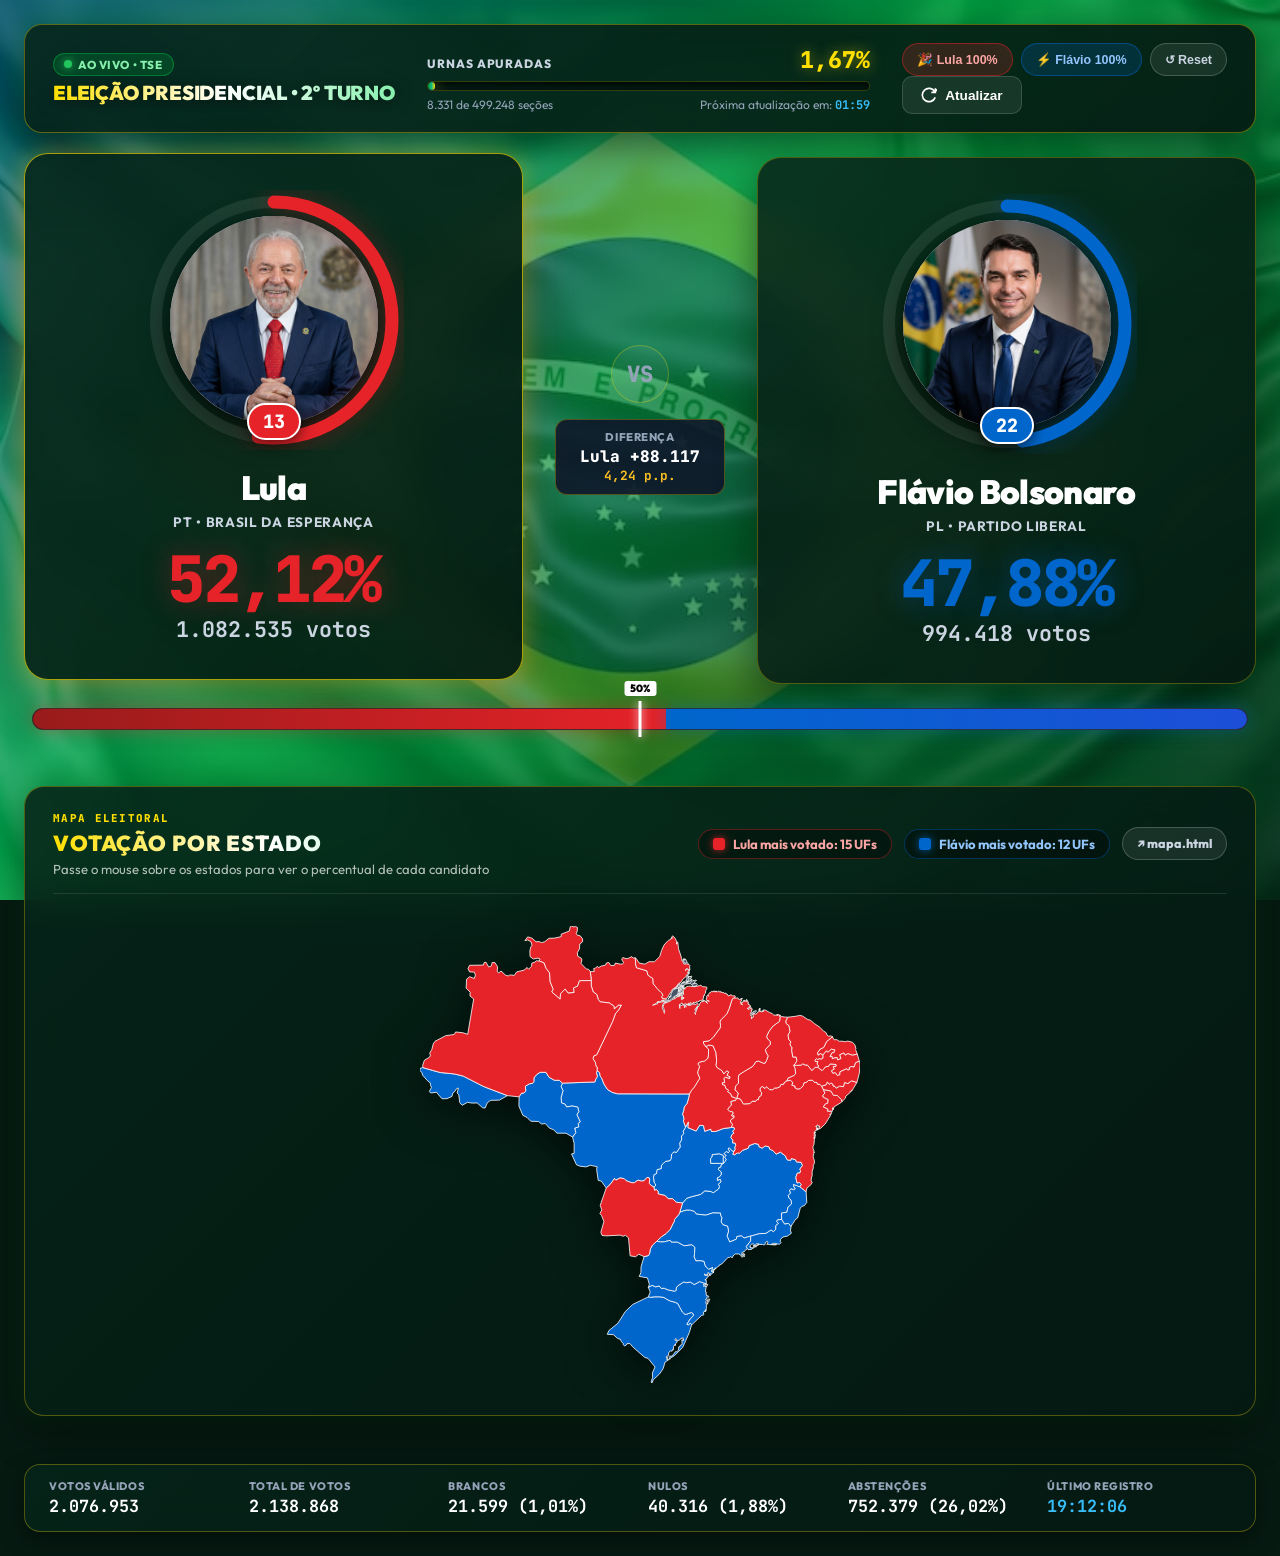
==== commit ebb256bf: "fix: buscar dados ao vivo do TSE e atualizar a cada 2 minutos - Prioriza /api/tse e TSE direto; snap" ====
--- a/index.html
+++ b/index.html
@@ -43,7 +43,7 @@
         </div>
         <div class="urnas-subinfo">
           <span id="urnas-detail">0 de 472.075 seções</span>
-          <span class="update-countdown">Próxima atualização em: <strong id="countdown-timer">05:00</strong></span>
+          <span class="update-countdown">Próxima atualização em: <strong id="countdown-timer">02:00</strong></span>
         </div>
       </div>
 
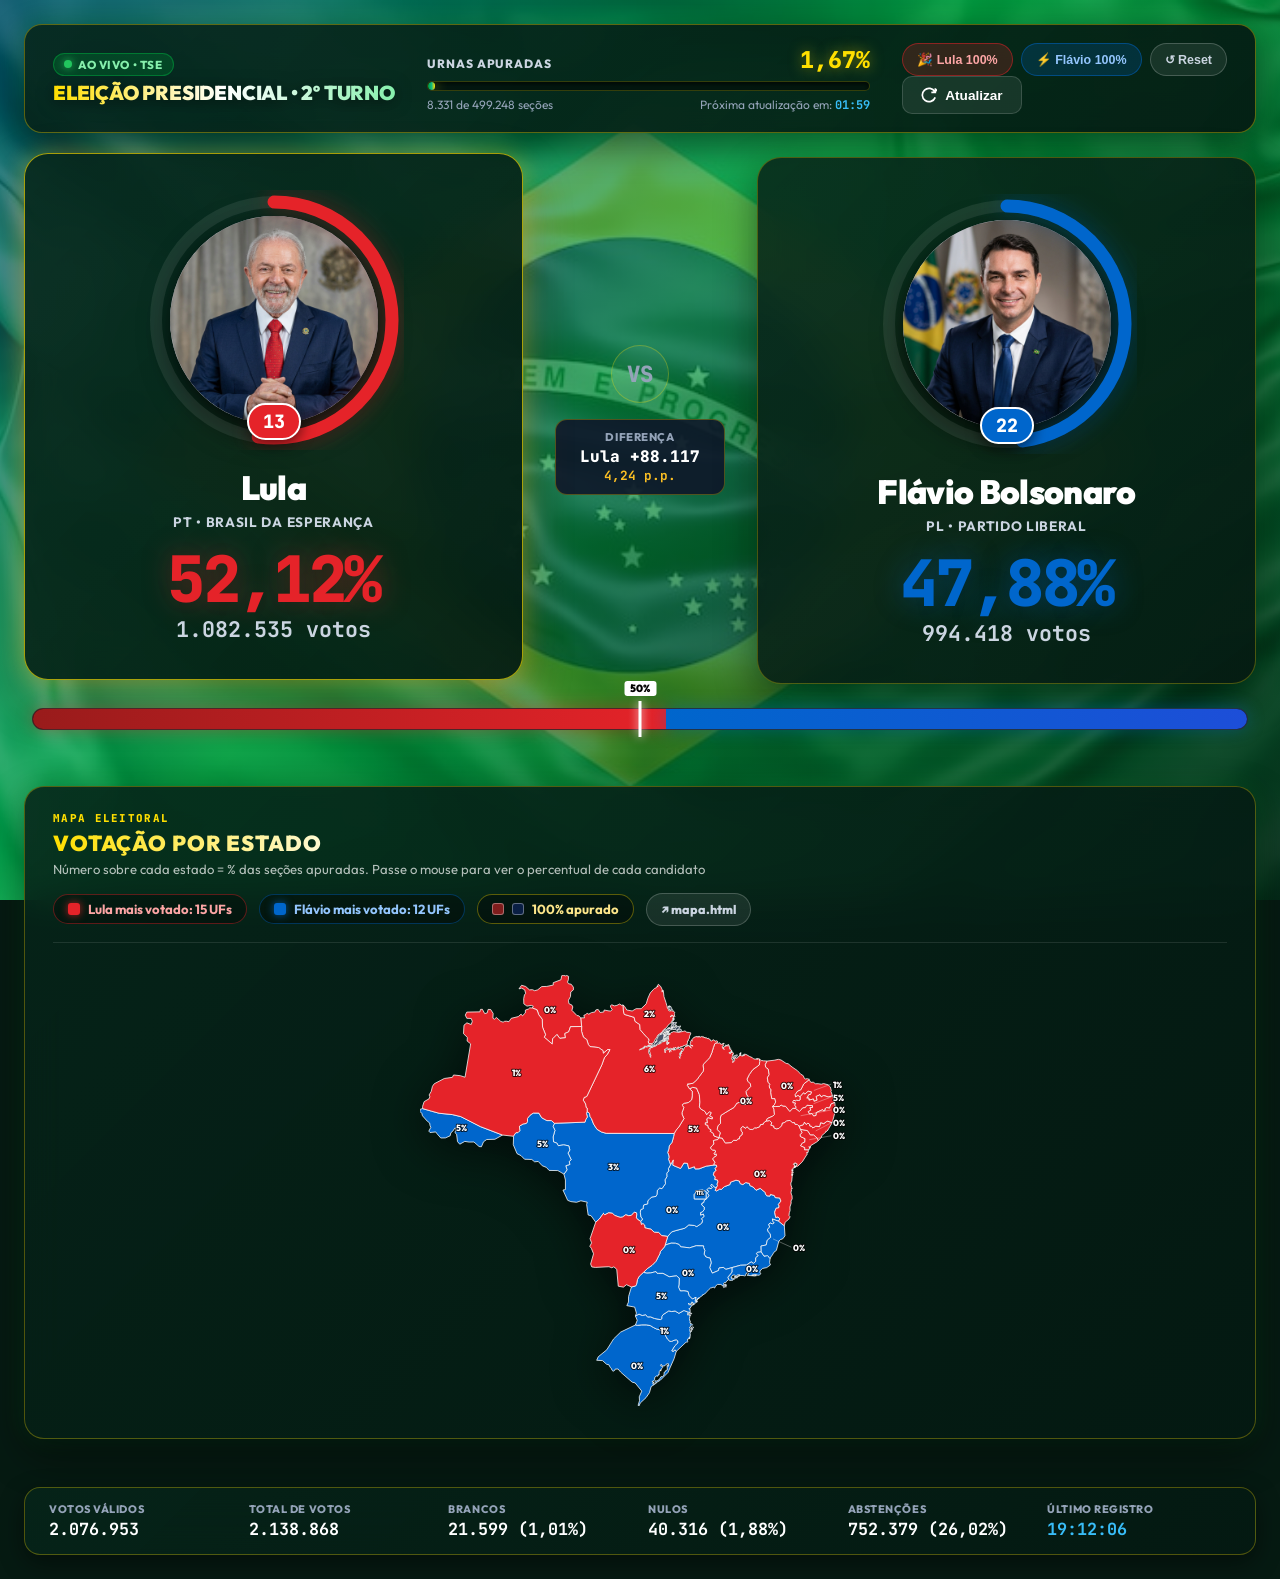
==== commit 7c8b5ef6: "feat: feedback no botão Atualizar e % apurado por estado no mapa - Botão Atualizar mostra estado (gi" ====
--- a/index.html
+++ b/index.html
@@ -7,7 +7,7 @@
   <link rel="preconnect" href="https://fonts.googleapis.com">
   <link rel="preconnect" href="https://fonts.gstatic.com" crossorigin>
   <link href="https://fonts.googleapis.com/css2?family=Outfit:wght@400;600;700;800;900&family=JetBrains+Mono:wght@500;700;800&display=swap" rel="stylesheet">
-  <link rel="stylesheet" href="style.css">
+  <link rel="stylesheet" href="style.css?v=20261025-3">
 </head>
 <body class="clean-mode">
   <div class="layout-container">
@@ -61,7 +61,7 @@
         </div>
         <button id="btn-refresh-now" class="refresh-btn" title="Atualizar dados imediatamente">
           <svg width="16" height="16" viewBox="0 0 24 24" fill="none" stroke="currentColor" stroke-width="2.5"><path d="M21.5 2v6h-6M21.34 15.57a10 10 0 1 1-.57-8.38l5.67-5.19"/></svg>
-          Atualizar
+          <span id="btn-refresh-label">Atualizar</span>
         </button>
       </div>
     </header>
@@ -148,7 +148,7 @@
         <div class="map-title-wrap">
           <span class="geo-badge">MAPA ELEITORAL</span>
           <h3 class="map-title">VOTAÇÃO POR ESTADO</h3>
-          <p class="map-subtitle">Passe o mouse sobre os estados para ver o percentual de cada candidato</p>
+          <p class="map-subtitle">Número sobre cada estado = % das seções apuradas. Passe o mouse para ver o percentual de cada candidato</p>
         </div>
         <div class="map-legend-group">
           <div class="legend-chip lula-chip">
@@ -159,6 +159,11 @@
             <span class="color-dot dot-flavio"></span>
             <span>Flávio mais votado: <strong id="map-count-flavio">13</strong> UFs</span>
           </div>
+          <div class="legend-chip done-chip" title="Estado com 100% das seções apuradas">
+            <span class="color-dot dot-lula-done"></span>
+            <span class="color-dot dot-flavio-done"></span>
+            <span>100% apurado</span>
+          </div>
           <a href="mapa.html" target="_blank" class="sim-btn btn-sim-reset" style="text-decoration: none;" title="Abrir arquivo mapa.html">
             ↗ mapa.html
           </a>
@@ -167,7 +172,7 @@
 
       <div class="map-canvas-area">
         <svg version="1.1" id="Layer_1" xmlns="http://www.w3.org/2000/svg" xmlns:xlink="http://www.w3.org/1999/xlink" x="0px" y="0px"
-             class="brazil-interactive-svg" viewBox="0 0 353.845 367.766" enable-background="new 0 0 353.845 367.766"
+             class="brazil-interactive-svg" viewBox="0 0 375 367.766" enable-background="new 0 0 375 367.766"
              xml:space="preserve">
         <g>
             <polygon fill="#F3F3F3" stroke="#FFFFFF" stroke-linecap="round" stroke-linejoin="round" stroke-miterlimit="10" points="
@@ -694,6 +699,7 @@
         <span class="tt-cand-label">Flávio:</span>
         <strong id="map-tt-flavio" class="tt-cand-val">0,00%</strong>
       </div>
+      <div id="map-tt-progress" class="map-tt-progress">Apurado: —</div>
       <div id="map-tt-leader" class="map-tt-leader">
         Liderança
       </div>
@@ -956,6 +962,7 @@
     <span id="reopen-text">Ver Animação Final</span>
   </button>
 
-  <script src="app.js"></script>
+  <script src="map-progress.js?v=20261025-3"></script>
+  <script src="app.js?v=20261025-3"></script>
 </body>
 </html>
--- a/style.css
+++ b/style.css
@@ -194,6 +194,20 @@
   background: rgba(255, 255, 255, 0.16);
   border-color: rgba(255, 255, 255, 0.3);
   transform: translateY(-1px);
+}
+
+.refresh-btn:disabled {
+  cursor: default;
+  opacity: 0.85;
+  transform: none;
+}
+
+.refresh-btn.loading svg {
+  animation: refresh-spin 0.8s linear infinite;
+}
+
+@keyframes refresh-spin {
+  to { transform: rotate(360deg); }
 }
 
 /* -------------------------------------------
@@ -1607,6 +1621,21 @@
   box-shadow: 0 0 8px rgba(0, 102, 204, 0.8);
 }
 
+.done-chip {
+  border-color: rgba(255, 223, 0, 0.35);
+  color: #fde68a;
+}
+
+.dot-lula-done {
+  background: #7f1d1d;
+  border: 1px solid rgba(255, 255, 255, 0.35);
+}
+
+.dot-flavio-done {
+  background: #0a1f44;
+  border: 1px solid rgba(255, 255, 255, 0.35);
+}
+
 .map-canvas-area {
   display: flex;
   justify-content: center;
@@ -1639,6 +1668,41 @@
 
 .state.state-flavio {
   fill: #0066cc;
+}
+
+/* 100% apurado: tons escuros */
+.state.state-lula-done {
+  fill: #7f1d1d;
+}
+
+.state.state-flavio-done {
+  fill: #0a1f44;
+}
+
+/* Rótulos de % apurado sobre o mapa */
+.state-progress-label {
+  font-family: 'Outfit', sans-serif;
+  font-size: 7.5px;
+  font-weight: 800;
+  fill: #ffffff;
+  stroke: rgba(0, 0, 0, 0.75);
+  stroke-width: 1.6px;
+  paint-order: stroke;
+  stroke-linejoin: round;
+}
+
+.state-progress-label.tiny {
+  font-size: 5px;
+  stroke-width: 1.2px;
+}
+
+.state-progress-label.done {
+  fill: #ffdf00;
+}
+
+.state-progress-leader {
+  stroke: rgba(255, 255, 255, 0.55);
+  stroke-width: 0.5px;
 }
 
 .state:hover {
@@ -1714,6 +1778,13 @@
   color: #60a5fa;
 }
 
+.map-tt-progress {
+  font-size: 0.75rem;
+  font-weight: 700;
+  color: #fde68a;
+  margin-top: 2px;
+}
+
 .map-tt-leader {
   margin-top: 6px;
   font-size: 0.75rem;
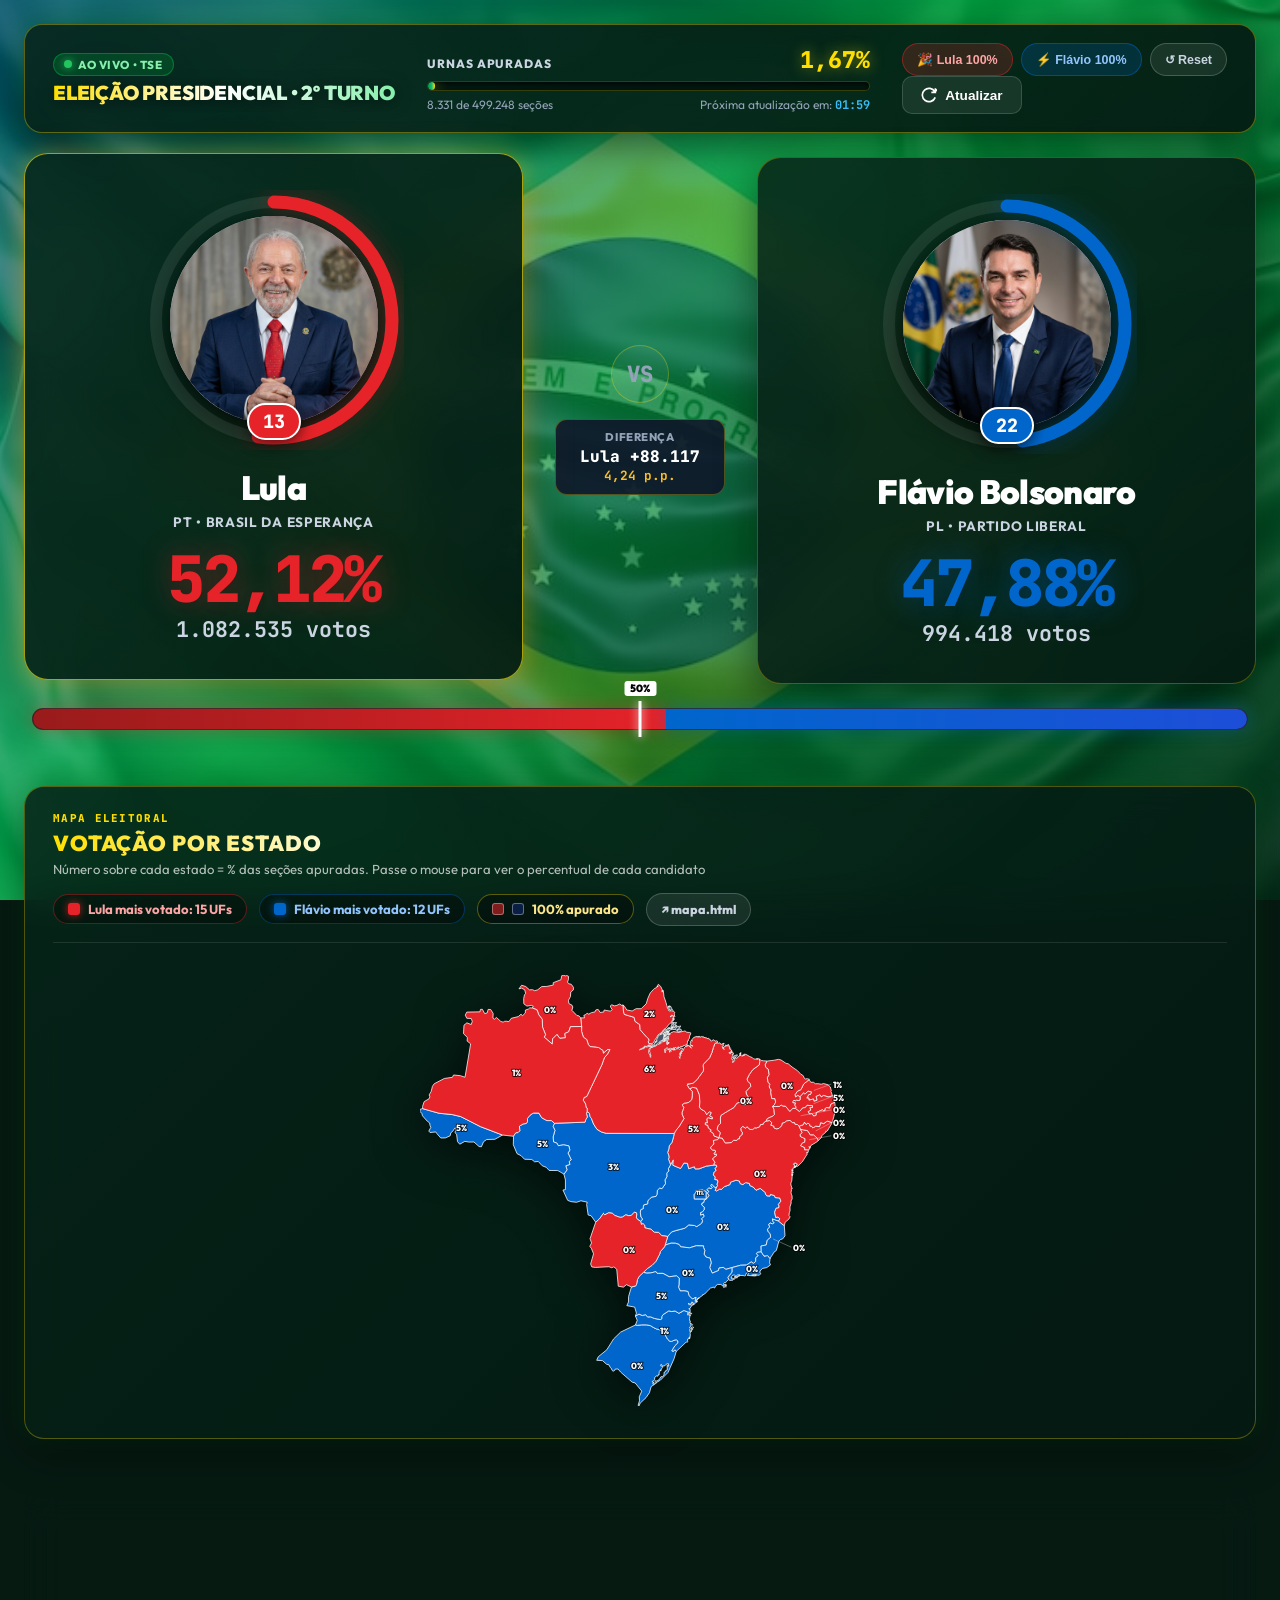
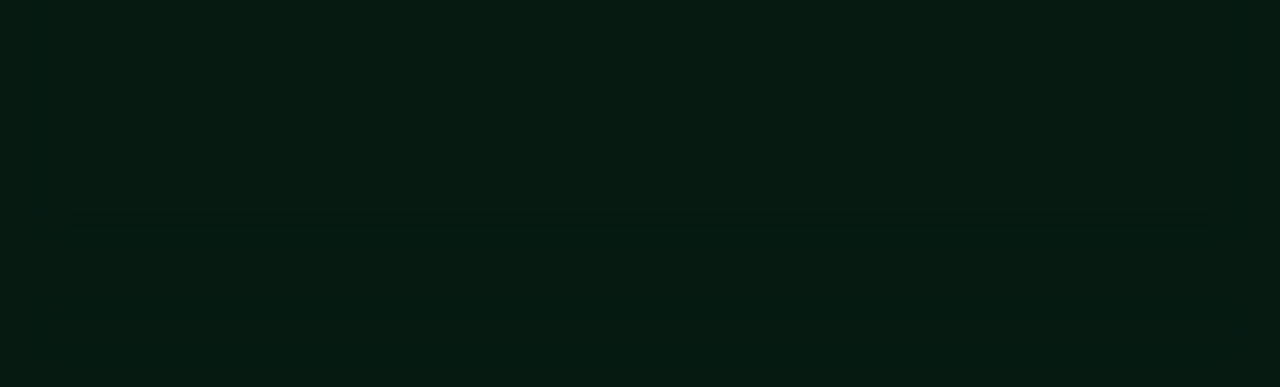
==== commit d82cc8d6: "feat: apuração por região com projeção do vencedor - Tabela das 5 regiões + total Brasil: eleitores " ====
--- a/index.html
+++ b/index.html
@@ -7,7 +7,7 @@
   <link rel="preconnect" href="https://fonts.googleapis.com">
   <link rel="preconnect" href="https://fonts.gstatic.com" crossorigin>
   <link href="https://fonts.googleapis.com/css2?family=Outfit:wght@400;600;700;800;900&family=JetBrains+Mono:wght@500;700;800&display=swap" rel="stylesheet">
-  <link rel="stylesheet" href="style.css?v=20261025-3">
+  <link rel="stylesheet" href="style.css?v=20261025-8">
 </head>
 <body class="clean-mode">
   <div class="layout-container">
@@ -683,6 +683,40 @@
         </g>
         </svg>
       </div>
+    </section>
+
+    <!-- Apuração por Região + Projeção -->
+    <section class="regions-card">
+      <div class="map-title-wrap">
+        <span class="geo-badge">REGIÕES</span>
+        <h3 class="map-title">APURAÇÃO POR REGIÃO</h3>
+        <p class="map-subtitle">Projeção: os votos que faltam em cada estado são estimados pelo eleitorado ainda não apurado e divididos conforme a proporção atual de cada candidato no estado.</p>
+      </div>
+
+      <div id="regions-verdict" class="regions-verdict">
+        <span class="verdict-label">PROJEÇÃO DO RESULTADO FINAL</span>
+        <strong class="verdict-winner">Carregando dados do TSE…</strong>
+      </div>
+
+      <div class="regions-table-wrap">
+        <table class="regions-table">
+          <thead>
+            <tr>
+              <th scope="col">Região</th>
+              <th scope="col">Eleitores aptos</th>
+              <th scope="col">Urnas apuradas</th>
+              <th scope="col">Lula</th>
+              <th scope="col">Flávio</th>
+              <th scope="col">Projeção final</th>
+              <th scope="col">Tendência</th>
+            </tr>
+          </thead>
+          <tbody id="regions-tbody">
+            <tr><td colspan="7" class="regions-empty">Aguardando dados por estado…</td></tr>
+          </tbody>
+        </table>
+      </div>
+      <p class="regions-note">Estimativa automática, não é resultado oficial. As urnas não são apuradas em ordem aleatória (capitais costumam entrar antes), então a tendência pode mudar. Votos do exterior não incluídos. A seta indica quem ganhou terreno desde a última atualização.</p>
     </section>
 
     <!-- Map Floating Hover Tooltip -->
@@ -963,6 +997,7 @@
   </button>
 
   <script src="map-progress.js?v=20261025-3"></script>
-  <script src="app.js?v=20261025-3"></script>
+  <script src="regions.js?v=20261025-7"></script>
+  <script src="app.js?v=20261025-5"></script>
 </body>
 </html>
--- a/style.css
+++ b/style.css
@@ -588,6 +588,29 @@
   }
   .clean-footer {
     grid-template-columns: repeat(2, 1fr);
+  }
+
+  body.clean-mode {
+    padding: 12px;
+  }
+  .clean-header {
+    grid-template-columns: minmax(0, 1fr);
+    padding: 16px;
+  }
+  .page-heading {
+    font-size: 1.1rem;
+  }
+  .urnas-subinfo {
+    flex-wrap: wrap;
+    gap: 2px 12px;
+  }
+  .header-actions {
+    display: flex;
+    flex-wrap: wrap;
+    gap: 8px;
+  }
+  .sim-buttons-group {
+    flex-wrap: wrap;
   }
 }
 
@@ -1711,6 +1734,260 @@
   stroke-width: 1.8px !important;
 }
 
+/* -------------------------------------------
+   APURAÇÃO POR REGIÃO
+------------------------------------------- */
+.regions-card {
+  margin: 0 0 24px;
+  background: linear-gradient(135deg, rgba(6, 36, 25, 0.88), rgba(4, 25, 18, 0.92));
+  backdrop-filter: blur(18px);
+  border: 1px solid rgba(255, 223, 0, 0.3);
+  border-radius: 20px;
+  padding: 24px 28px;
+  box-shadow: 0 16px 40px rgba(0, 0, 0, 0.45), 0 0 24px rgba(0, 156, 59, 0.2);
+  display: flex;
+  flex-direction: column;
+  gap: 18px;
+}
+
+.regions-verdict {
+  display: flex;
+  flex-direction: column;
+  gap: 4px;
+  padding: 16px 18px;
+  border-radius: 14px;
+  background: rgba(0, 0, 0, 0.35);
+  border: 1px solid rgba(255, 255, 255, 0.12);
+}
+
+.regions-verdict.lula {
+  border-color: rgba(229, 35, 41, 0.6);
+  box-shadow: inset 4px 0 0 #e52329;
+}
+
+.regions-verdict.flavio {
+  border-color: rgba(0, 102, 204, 0.6);
+  box-shadow: inset 4px 0 0 #0066cc;
+}
+
+.verdict-label {
+  font-size: 0.7rem;
+  font-weight: 800;
+  letter-spacing: 0.08em;
+  color: #ffdf00;
+}
+
+.verdict-winner {
+  font-size: 1.4rem;
+  font-weight: 900;
+  color: #fff;
+}
+
+.regions-verdict.lula .verdict-winner { color: #f87171; }
+.regions-verdict.flavio .verdict-winner { color: #60a5fa; }
+
+.verdict-detail {
+  font-size: 0.85rem;
+  color: #e2e8f0;
+}
+
+.verdict-confidence {
+  font-size: 0.78rem;
+  color: var(--text-muted);
+  margin-top: 2px;
+}
+
+.regions-table-wrap {
+  overflow-x: auto;
+  -webkit-overflow-scrolling: touch;
+  border-radius: 12px;
+  border: 1px solid rgba(255, 255, 255, 0.1);
+}
+
+.regions-table {
+  width: 100%;
+  min-width: 760px;
+  border-collapse: collapse;
+  font-size: 0.85rem;
+}
+
+.regions-table th,
+.regions-table td {
+  padding: 10px 12px;
+  text-align: left;
+  vertical-align: middle;
+  border-bottom: 1px solid rgba(255, 255, 255, 0.08);
+}
+
+.regions-table thead th {
+  font-size: 0.7rem;
+  font-weight: 800;
+  letter-spacing: 0.06em;
+  text-transform: uppercase;
+  color: #cbd5e1;
+  background: rgba(0, 0, 0, 0.35);
+}
+
+.regions-table tbody th {
+  font-weight: 800;
+  color: #fff;
+}
+
+.regions-table small {
+  display: block;
+  grid-column: 2;
+  font-size: 0.72rem;
+  color: var(--text-muted);
+}
+
+.regions-table .num {
+  font-family: var(--font-num);
+  font-weight: 700;
+  white-space: nowrap;
+}
+
+.regions-table .num.lula { color: #f87171; }
+.regions-table .num.flavio { color: #60a5fa; }
+
+.regions-table .region-total th,
+.regions-table .region-total td {
+  background: rgba(255, 223, 0, 0.07);
+  border-bottom: none;
+}
+
+.region-progress {
+  height: 6px;
+  width: 100%;
+  min-width: 90px;
+  background: rgba(0, 0, 0, 0.45);
+  border-radius: 999px;
+  overflow: hidden;
+  margin-bottom: 4px;
+}
+
+.region-progress div {
+  height: 100%;
+  background: linear-gradient(90deg, #009c3b, #ffdf00);
+}
+
+.lead-tag {
+  display: inline-block;
+  font-weight: 800;
+  font-size: 0.78rem;
+  padding: 2px 8px;
+  border-radius: 999px;
+  white-space: nowrap;
+}
+
+.lead-tag.lula { background: rgba(229, 35, 41, 0.25); color: #fca5a5; }
+.lead-tag.flavio { background: rgba(0, 102, 204, 0.3); color: #93c5fd; }
+
+.trend-arrow {
+  display: block;
+  font-size: 0.72rem;
+  font-weight: 700;
+  color: var(--text-muted);
+  margin-top: 3px;
+  white-space: nowrap;
+}
+
+.trend-arrow.lula { color: #f87171; }
+.trend-arrow.flavio { color: #60a5fa; }
+
+.regions-empty {
+  text-align: center !important;
+  color: var(--text-muted);
+}
+
+.regions-note {
+  font-size: 0.75rem;
+  color: var(--text-muted);
+  line-height: 1.4;
+}
+
+@media (max-width: 640px) {
+  .regions-card {
+    padding: 18px 14px;
+  }
+  .verdict-winner {
+    font-size: 1.2rem;
+  }
+
+  /* Tabela vira cards empilhados */
+  .regions-table-wrap {
+    overflow: visible;
+    border: none;
+  }
+  .regions-table {
+    min-width: 0;
+  }
+  .regions-table thead {
+    display: none;
+  }
+  .regions-table,
+  .regions-table tbody,
+  .regions-table tr,
+  .regions-table th,
+  .regions-table td {
+    display: block;
+    width: 100%;
+  }
+  .regions-table tr {
+    margin-bottom: 12px;
+    border: 1px solid rgba(255, 255, 255, 0.1);
+    border-radius: 12px;
+    overflow: hidden;
+    background: rgba(0, 0, 0, 0.2);
+  }
+  .regions-table tbody th {
+    font-size: 1rem;
+    background: rgba(0, 0, 0, 0.35);
+  }
+  .regions-table td {
+    display: grid;
+    grid-template-columns: 42% 1fr;
+    gap: 8px;
+    align-items: start;
+    padding: 8px 12px;
+  }
+  .regions-table td::before {
+    content: attr(data-label);
+    font-family: var(--font-main);
+    font-size: 0.7rem;
+    font-weight: 800;
+    letter-spacing: 0.04em;
+    text-transform: uppercase;
+    color: #cbd5e1;
+    padding-top: 2px;
+  }
+  .regions-table td > *:not(.region-progress),
+  .regions-table td small {
+    grid-column: 2;
+  }
+  .regions-table .region-progress {
+    grid-column: 2;
+    grid-row: 1;
+    margin: 6px 0 0;
+  }
+  .regions-table .num {
+    white-space: normal;
+  }
+  .regions-table .lead-tag,
+  .regions-table .trend-arrow {
+    justify-self: start;
+    width: auto;
+  }
+  .regions-table .trend-arrow {
+    margin-top: 0;
+  }
+  .regions-table td:last-child {
+    border-bottom: none;
+  }
+  .regions-empty::before {
+    content: none !important;
+  }
+}
+
 /* Floating Tooltip */
 .dashboard-map-tooltip {
   position: fixed;
